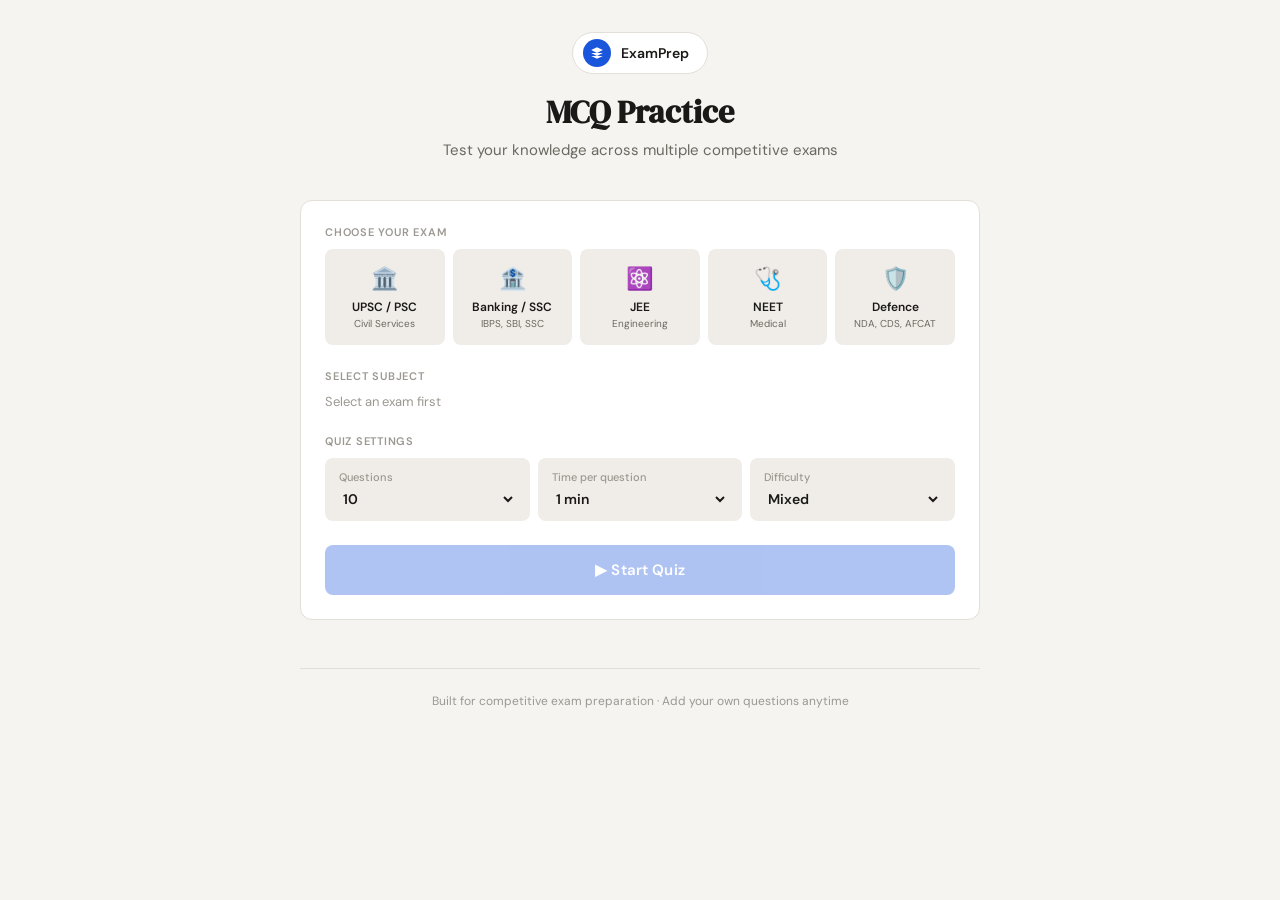
==== index.html @ 4aebed54 "Add files via upload" ====
<!DOCTYPE html>
<html lang="en">
<head>
<meta charset="UTF-8" />
<meta name="viewport" content="width=device-width, initial-scale=1.0"/>
<title>Exam MCQ Practice | Competitive Exam Prep</title>
<link rel="preconnect" href="https://fonts.googleapis.com">
<link href="https://fonts.googleapis.com/css2?family=DM+Sans:wght@400;500;600&family=DM+Serif+Display&display=swap" rel="stylesheet">
<style>
  *, *::before, *::after { box-sizing: border-box; margin: 0; padding: 0; }

  :root {
    --bg: #f5f4f0;
    --surface: #ffffff;
    --surface2: #f0ede8;
    --text: #1a1917;
    --text2: #6b6860;
    --text3: #9b9890;
    --border: #e2dfd9;
    --border2: #ccc9c2;
    --blue: #1a56db;
    --blue-bg: #eff4ff;
    --blue-border: #a4c0fb;
    --green: #057a55;
    --green-bg: #ecfdf5;
    --green-border: #6ee7b7;
    --red: #c81e1e;
    --red-bg: #fdf2f2;
    --red-border: #f8b4b4;
    --amber: #92400e;
    --amber-bg: #fffbeb;
    --amber-border: #fcd34d;
    --radius: 12px;
    --radius-sm: 8px;
  }

  body {
    font-family: 'DM Sans', sans-serif;
    background: var(--bg);
    color: var(--text);
    min-height: 100vh;
    padding: 2rem 1rem;
  }

  .container {
    max-width: 680px;
    margin: 0 auto;
  }

  /* ── HEADER ── */
  .site-header {
    text-align: center;
    margin-bottom: 2.5rem;
  }
  .site-header .logo {
    display: inline-flex; align-items: center; gap: 10px;
    background: var(--surface); border: 1px solid var(--border);
    border-radius: 99px; padding: 6px 18px 6px 10px;
    margin-bottom: 1rem;
  }
  .logo-dot {
    width: 28px; height: 28px; border-radius: 50%;
    background: var(--blue); display: flex; align-items: center; justify-content: center;
  }
  .logo-dot svg { width: 14px; height: 14px; fill: white; }
  .logo-text { font-size: 14px; font-weight: 600; color: var(--text); }
  .site-header h1 { font-family: 'DM Serif Display', serif; font-size: 32px; color: var(--text); margin-bottom: 6px; }
  .site-header p { font-size: 15px; color: var(--text2); }

  /* ── CARD ── */
  .card {
    background: var(--surface);
    border: 1px solid var(--border);
    border-radius: var(--radius);
    padding: 1.5rem;
    margin-bottom: 1rem;
  }

  /* ── SECTION LABEL ── */
  .label {
    font-size: 11px; font-weight: 600; color: var(--text3);
    text-transform: uppercase; letter-spacing: 0.07em; margin-bottom: 10px;
  }

  /* ── EXAM GRID ── */
  .exam-grid {
    display: grid;
    grid-template-columns: repeat(auto-fit, minmax(110px, 1fr));
    gap: 8px; margin-bottom: 1.5rem;
  }
  .exam-card {
    background: var(--surface2); border: 1.5px solid transparent;
    border-radius: var(--radius-sm); padding: 14px 10px;
    cursor: pointer; text-align: center; transition: all 0.15s;
  }
  .exam-card:hover { border-color: var(--border2); background: var(--surface); }
  .exam-card.selected { border-color: var(--blue); background: var(--blue-bg); }
  .exam-card .eicon { font-size: 22px; margin-bottom: 6px; }
  .exam-card h3 { font-size: 12px; font-weight: 600; color: var(--text); margin-bottom: 2px; }
  .exam-card p { font-size: 10px; color: var(--text2); }

  /* ── SUBJECT PILLS ── */
  .pill-row { display: flex; flex-wrap: wrap; gap: 8px; margin-bottom: 1.5rem; }
  .pill {
    padding: 7px 16px; border-radius: 99px; font-size: 13px; font-weight: 500;
    cursor: pointer; background: var(--surface2); border: 1.5px solid transparent;
    color: var(--text2); transition: all 0.12s;
  }
  .pill:hover { border-color: var(--border2); color: var(--text); }
  .pill.selected { background: var(--blue-bg); border-color: var(--blue-border); color: var(--blue); }

  /* ── CONFIG ROW ── */
  .config-row { display: flex; gap: 8px; margin-bottom: 1.5rem; flex-wrap: wrap; }
  .config-box {
    flex: 1; min-width: 120px; background: var(--surface2);
    border-radius: var(--radius-sm); padding: 12px 14px;
  }
  .config-box label { font-size: 11px; color: var(--text3); display: block; margin-bottom: 4px; font-weight: 500; }
  .config-box select {
    font-size: 14px; font-weight: 600; background: none; border: none;
    color: var(--text); cursor: pointer; outline: none; font-family: inherit; width: 100%;
  }

  /* ── BUTTONS ── */
  .btn-primary {
    width: 100%; padding: 15px; background: var(--blue);
    color: white; border: none; border-radius: var(--radius-sm);
    font-size: 15px; font-weight: 600; cursor: pointer;
    transition: all 0.15s; font-family: inherit; letter-spacing: 0.01em;
  }
  .btn-primary:hover { background: #1447c0; }
  .btn-primary:disabled { opacity: 0.35; cursor: not-allowed; }

  .btn-secondary {
    padding: 10px 20px; background: var(--surface); border: 1px solid var(--border2);
    border-radius: var(--radius-sm); font-size: 14px; font-weight: 500;
    cursor: pointer; font-family: inherit; color: var(--text); transition: all 0.12s;
  }
  .btn-secondary:hover { background: var(--surface2); }
  .btn-secondary:disabled { opacity: 0.3; cursor: not-allowed; }

  /* ── QUIZ HEADER ── */
  .quiz-topbar { display: flex; justify-content: space-between; align-items: center; margin-bottom: 1rem; }
  .q-meta { font-size: 13px; color: var(--text2); font-weight: 500; }
  .timer {
    display: flex; align-items: center; gap: 6px;
    background: var(--surface); border: 1px solid var(--border);
    border-radius: 99px; padding: 6px 14px;
    font-size: 14px; font-weight: 600; color: var(--text);
  }
  .timer.warn { background: var(--amber-bg); border-color: var(--amber-border); color: var(--amber); }
  .timer-icon { font-size: 14px; }

  .progress-wrap { height: 5px; background: var(--surface2); border-radius: 99px; margin-bottom: 1.5rem; overflow: hidden; }
  .progress-fill { height: 100%; background: var(--blue); border-radius: 99px; transition: width 0.4s ease; }

  /* ── QUESTION CARD ── */
  .q-tag { font-size: 11px; font-weight: 600; color: var(--blue); text-transform: uppercase; letter-spacing: 0.06em; margin-bottom: 10px; }
  .q-text { font-size: 16px; color: var(--text); line-height: 1.65; font-weight: 500; }

  /* ── OPTIONS ── */
  .options { display: flex; flex-direction: column; gap: 8px; margin-bottom: 1rem; }
  .opt-btn {
    display: flex; align-items: center; gap: 12px;
    background: var(--surface); border: 1.5px solid var(--border);
    border-radius: var(--radius-sm); padding: 13px 16px;
    cursor: pointer; text-align: left; transition: all 0.12s;
    font-size: 14px; color: var(--text); font-family: inherit; width: 100%;
  }
  .opt-btn:hover:not(:disabled) { border-color: var(--blue-border); background: var(--blue-bg); }
  .opt-btn:disabled { cursor: default; }
  .opt-btn.correct { background: var(--green-bg); border-color: var(--green-border); color: var(--green); }
  .opt-btn.wrong   { background: var(--red-bg);   border-color: var(--red-border);   color: var(--red); }
  .opt-btn.reveal  { background: var(--green-bg); border-color: var(--green-border); color: var(--green); }
  .opt-letter {
    width: 28px; height: 28px; border-radius: 50%; flex-shrink: 0;
    display: flex; align-items: center; justify-content: center;
    font-size: 12px; font-weight: 700;
    background: var(--surface2); color: var(--text2);
  }
  .opt-btn.correct .opt-letter { background: var(--green-bg); color: var(--green); }
  .opt-btn.wrong   .opt-letter { background: var(--red-bg);   color: var(--red); }
  .opt-btn.reveal  .opt-letter { background: var(--green-bg); color: var(--green); }

  /* ── EXPLANATION ── */
  .explanation {
    background: var(--surface2); border-radius: var(--radius-sm);
    padding: 13px 16px; font-size: 13px; color: var(--text2);
    line-height: 1.7; margin-top: 4px; display: none;
    border-left: 3px solid var(--blue-border);
  }
  .explanation strong { color: var(--text); }

  /* ── NAV ── */
  .nav-row { display: flex; justify-content: space-between; align-items: center; margin-top: 1rem; }

  /* ── RESULTS ── */
  .result-hero { text-align: center; padding: 2rem 1rem; }
  .score-circle {
    width: 110px; height: 110px; border-radius: 50%;
    border: 3px solid var(--blue); margin: 0 auto 1.5rem;
    display: flex; flex-direction: column; align-items: center; justify-content: center;
  }
  .score-num { font-size: 34px; font-weight: 700; color: var(--blue); line-height: 1; }
  .score-den { font-size: 13px; color: var(--text2); margin-top: 2px; }
  .result-title { font-family: 'DM Serif Display', serif; font-size: 24px; margin-bottom: 6px; }
  .result-sub { font-size: 14px; color: var(--text2); }

  .stats-row { display: grid; grid-template-columns: repeat(3,1fr); gap: 8px; margin-bottom: 1.5rem; }
  .stat {
    background: var(--surface2); border-radius: var(--radius-sm);
    padding: 14px; text-align: center;
  }
  .stat .val { font-size: 22px; font-weight: 700; }
  .stat .lbl { font-size: 11px; color: var(--text2); margin-top: 2px; font-weight: 500; }
  .stat.c .val { color: var(--green); }
  .stat.w .val { color: var(--red); }
  .stat.s .val { color: var(--amber); }

  .review-list { display: flex; flex-direction: column; gap: 6px; margin-bottom: 1.5rem; }
  .rev-item {
    display: flex; align-items: center; gap: 10px;
    padding: 10px 14px; border-radius: var(--radius-sm);
    background: var(--surface); border: 1px solid var(--border);
    font-size: 13px;
  }
  .rev-dot { width: 8px; height: 8px; border-radius: 50%; flex-shrink: 0; }
  .rev-dot.c { background: var(--green); }
  .rev-dot.w { background: var(--red); }
  .rev-dot.s { background: var(--amber); }
  .rev-q { flex: 1; color: var(--text); }
  .rev-r { font-size: 12px; color: var(--text2); font-weight: 500; }

  .action-row { display: flex; gap: 8px; }
  .action-row button { flex: 1; padding: 13px; border-radius: var(--radius-sm); font-size: 14px; font-weight: 600; cursor: pointer; font-family: inherit; transition: all 0.12s; }
  .btn-retry { background: var(--blue); color: white; border: none; }
  .btn-retry:hover { background: #1447c0; }
  .btn-home2 { background: var(--surface); color: var(--text); border: 1px solid var(--border2); }
  .btn-home2:hover { background: var(--surface2); }

  /* ── SCREEN ── */
  .screen { display: none; }
  .screen.active { display: block; }

  /* ── FOOTER ── */
  .footer { text-align: center; margin-top: 3rem; padding-top: 1.5rem; border-top: 1px solid var(--border); }
  .footer p { font-size: 12px; color: var(--text3); }

  @media (max-width: 480px) {
    .site-header h1 { font-size: 24px; }
    .config-row { flex-direction: column; }
    .action-row { flex-direction: column; }
    body { padding: 1rem 0.75rem; }
  }
</style>
</head>
<body>
<div class="container">

  <!-- SITE HEADER -->
  <div class="site-header">
    <div class="logo">
      <div class="logo-dot">
        <svg viewBox="0 0 24 24" xmlns="http://www.w3.org/2000/svg"><path d="M12 2L2 7l10 5 10-5-10-5zM2 17l10 5 10-5M2 12l10 5 10-5"/></svg>
      </div>
      <span class="logo-text">ExamPrep</span>
    </div>
    <h1>MCQ Practice</h1>
    <p>Test your knowledge across multiple competitive exams</p>
  </div>

  <!-- HOME SCREEN -->
  <div class="screen active" id="screen-home">
    <div class="card">
      <div class="label">Choose your exam</div>
      <div class="exam-grid" id="exam-grid"></div>

      <div class="label">Select subject</div>
      <div class="pill-row" id="subject-row">
        <span style="font-size:13px; color:var(--text3);">Select an exam first</span>
      </div>

      <div class="label">Quiz settings</div>
      <div class="config-row">
        <div class="config-box">
          <label>Questions</label>
          <select id="q-count"><option>5</option><option selected>10</option><option>15</option></select>
        </div>
        <div class="config-box">
          <label>Time per question</label>
          <select id="q-time"><option value="30">30 sec</option><option value="60" selected>1 min</option><option value="90">90 sec</option></select>
        </div>
        <div class="config-box">
          <label>Difficulty</label>
          <select id="q-diff"><option>Mixed</option><option>Easy</option><option>Hard</option></select>
        </div>
      </div>

      <button class="btn-primary" id="start-btn" disabled onclick="startQuiz()">▶ Start Quiz</button>
    </div>
  </div>

  <!-- QUIZ SCREEN -->
  <div class="screen" id="screen-quiz">
    <div class="quiz-topbar">
      <span class="q-meta" id="q-meta">Question 1 of 10</span>
      <div class="timer" id="timer-badge">
        <span class="timer-icon">⏱</span>
        <span id="timer-display">1:00</span>
      </div>
    </div>
    <div class="progress-wrap"><div class="progress-fill" id="progress-fill" style="width:0%"></div></div>

    <div class="card">
      <div class="q-tag" id="q-tag">UPSC · General Studies</div>
      <div class="q-text" id="q-text"></div>
    </div>

    <div class="options" id="options-list"></div>
    <div class="explanation" id="explanation"></div>

    <div class="nav-row">
      <button class="btn-secondary" id="btn-skip" onclick="skipQuestion()">Skip →</button>
      <button class="btn-primary" id="btn-next" onclick="nextQuestion()" disabled style="width:auto; padding:10px 24px;">Next →</button>
    </div>
  </div>

  <!-- RESULT SCREEN -->
  <div class="screen" id="screen-result">
    <div class="card result-hero">
      <div class="score-circle">
        <div class="score-num" id="res-score">0</div>
        <div class="score-den" id="res-total">/10</div>
      </div>
      <div class="result-title" id="res-title">Well done!</div>
      <div class="result-sub" id="res-sub">Keep practising to improve.</div>
    </div>

    <div class="stats-row">
      <div class="stat c"><div class="val" id="res-correct">0</div><div class="lbl">Correct</div></div>
      <div class="stat w"><div class="val" id="res-wrong">0</div><div class="lbl">Wrong</div></div>
      <div class="stat s"><div class="val" id="res-skip">0</div><div class="lbl">Skipped</div></div>
    </div>

    <div class="label">Answer review</div>
    <div class="review-list" id="review-list"></div>

    <div class="action-row">
      <button class="btn-retry" onclick="retryQuiz()">↺ Retry Quiz</button>
      <button class="btn-home2" onclick="goHome()">← New Quiz</button>
    </div>
  </div>

  <div class="footer"><p>Built for competitive exam preparation · Add your own questions anytime</p></div>
</div>

<script>
const EXAMS = [
  { id:'upsc',    label:'UPSC / PSC',    icon:'🏛️', desc:'Civil Services' },
  { id:'banking', label:'Banking / SSC', icon:'🏦', desc:'IBPS, SBI, SSC' },
  { id:'jee',     label:'JEE',           icon:'⚛️', desc:'Engineering' },
  { id:'neet',    label:'NEET',          icon:'🩺', desc:'Medical' },
  { id:'defence', label:'Defence',       icon:'🛡️', desc:'NDA, CDS, AFCAT' },
];

const SUBJECTS = {
  upsc:    ['General Studies','History','Geography','Polity','Economy','Environment'],
  banking: ['Quantitative Aptitude','Reasoning','English','General Awareness','Computer'],
  jee:     ['Physics','Chemistry','Mathematics'],
  neet:    ['Physics','Chemistry','Biology'],
  defence: ['General Knowledge','Mathematics','English','Reasoning'],
};

const QUESTIONS = {
  upsc: {
    'General Studies': [
      { q:'Which article of the Indian Constitution abolishes untouchability?', opts:['Article 14','Article 17','Article 21','Article 25'], ans:1, exp:'Article 17 of the Indian Constitution abolishes untouchability in all its forms and makes its practice a punishable offence.' },
      { q:'The "Directive Principles of State Policy" are borrowed from which country\'s constitution?', opts:['USA','UK','Ireland','Canada'], ans:2, exp:'The Directive Principles of State Policy (DPSP) are borrowed from the Irish Constitution. They are non-justiciable guidelines for governance.' },
      { q:'Which river is known as the "Sorrow of Bihar"?', opts:['Ganga','Son','Kosi','Gandak'], ans:2, exp:'The Kosi river is called the Sorrow of Bihar because it frequently changes its course and causes devastating floods in Bihar.' },
      { q:'Who appoints the Chief Election Commissioner of India?', opts:['Prime Minister','President','Chief Justice','Parliament'], ans:1, exp:'The Chief Election Commissioner of India is appointed by the President of India on the advice of the Council of Ministers.' },
      { q:'The Preamble of the Indian Constitution was amended in which year?', opts:['1971','1973','1976','1979'], ans:2, exp:'The Preamble was amended by the 42nd Constitutional Amendment in 1976, adding the words "Socialist", "Secular" and "Integrity".' },
      { q:'Which Five-Year Plan gave priority to agriculture and allied activities?', opts:['1st Plan','3rd Plan','5th Plan','6th Plan'], ans:0, exp:'The First Five-Year Plan (1951–56) gave top priority to agriculture, land reforms and irrigation to address food shortages after partition.' },
      { q:'In which year was the first National Emergency proclaimed in independent India?', opts:['1947','1962','1965','1971'], ans:1, exp:'The first National Emergency was proclaimed in 1962 during the Indo-China War under Article 352 of the Constitution.' },
    ],
    'History': [
      { q:'The Battle of Plassey was fought in the year:', opts:['1747','1757','1761','1764'], ans:1, exp:'The Battle of Plassey was fought on 23 June 1757 between the British East India Company and Siraj ud-Daulah, the Nawab of Bengal.' },
      { q:'Who founded the Indian National Congress in 1885?', opts:['Dadabhai Naoroji','Gopal Krishna Gokhale','A.O. Hume','Bal Gangadhar Tilak'], ans:2, exp:'Allan Octavian Hume, a retired British civil servant, founded the Indian National Congress in 1885.' },
      { q:'The "Dandi March" is associated with which movement?', opts:['Non-Cooperation','Civil Disobedience','Quit India','Swadeshi'], ans:1, exp:'The Dandi March (1930) initiated the Civil Disobedience Movement. Gandhi led 241 miles from Sabarmati Ashram to Dandi to protest the salt tax.' },
      { q:'Chandragupta Maurya overthrew which dynasty to establish the Maurya Empire?', opts:['Nanda','Gupta','Kushana','Sunga'], ans:0, exp:'Chandragupta Maurya, with the help of Chanakya, defeated the last Nanda ruler Dhana Nanda around 322 BCE.' },
      { q:'The Jallianwala Bagh massacre took place in which year?', opts:['1915','1917','1919','1921'], ans:2, exp:'The Jallianwala Bagh massacre took place on 13 April 1919 in Amritsar, when General Dyer ordered troops to fire on a peaceful gathering.' },
    ],
    'Geography': [
      { q:'Tropic of Cancer passes through how many Indian states?', opts:['6','7','8','9'], ans:2, exp:'The Tropic of Cancer passes through 8 Indian states: Gujarat, Rajasthan, MP, Chhattisgarh, Jharkhand, West Bengal, Tripura and Mizoram.' },
      { q:'The Western Ghats are also known as:', opts:['Vindhyas','Satpura','Sahyadri','Aravalli'], ans:2, exp:'The Western Ghats are also called the Sahyadri mountains. They are a UNESCO World Heritage site running parallel to India\'s western coast.' },
      { q:'Which is the largest river island in the world, located in India?', opts:['Srirangam','Majuli','Bhavani','Wheeler'], ans:1, exp:'Majuli in the Brahmaputra river, Assam, is considered the world\'s largest river island and is also a UNESCO candidate heritage site.' },
    ],
    'Polity': [
      { q:'Which schedule of the Indian Constitution contains the list of recognised languages?', opts:['Sixth Schedule','Seventh Schedule','Eighth Schedule','Ninth Schedule'], ans:2, exp:'The Eighth Schedule of the Indian Constitution contains the list of 22 officially recognised languages of India.' },
      { q:'The concept of "Basic Structure" of the Constitution was established in which case?', opts:['Golaknath Case','Kesavananda Bharati Case','Minerva Mills Case','Maneka Gandhi Case'], ans:1, exp:'The Basic Structure doctrine was established by the Supreme Court in the Kesavananda Bharati Case (1973), limiting Parliament\'s power to amend the Constitution.' },
    ],
  },
  banking: {
    'Quantitative Aptitude': [
      { q:'If a train travels 360 km in 4 hours, what is its speed in km/h?', opts:['80','85','90','95'], ans:2, exp:'Speed = Distance ÷ Time = 360 ÷ 4 = 90 km/h.' },
      { q:'What is 15% of 840?', opts:['116','126','136','146'], ans:1, exp:'15% of 840 = (15 ÷ 100) × 840 = 126.' },
      { q:'A sum of ₹5000 is invested at 10% per annum simple interest for 3 years. Find the interest.', opts:['₹1200','₹1400','₹1500','₹1600'], ans:2, exp:'SI = (P × R × T) ÷ 100 = (5000 × 10 × 3) ÷ 100 = ₹1500.' },
      { q:'The average of 5 consecutive even numbers is 24. What is the largest number?', opts:['26','28','30','32'], ans:1, exp:'Middle number = average = 24. Numbers: 20, 22, 24, 26, 28. Largest = 28.' },
      { q:'If 40% of a number is 120, what is 60% of that number?', opts:['160','170','180','190'], ans:2, exp:'40% of x = 120 → x = 300. 60% of 300 = 180.' },
      { q:'A shopkeeper marks an item 25% above cost price and gives 10% discount. What is the profit %?', opts:['10.5%','12.5%','15%','17.5%'], ans:1, exp:'Let CP = 100. MP = 125. After 10% discount, SP = 125 × 0.9 = 112.5. Profit = 12.5%.' },
    ],
    'Reasoning': [
      { q:'Find the odd one out: 17, 23, 29, 35, 37', opts:['17','29','35','37'], ans:2, exp:'All are prime except 35 (= 5 × 7). So 35 is the odd one out.' },
      { q:'If BOOK is coded as CPPL, how is MOON coded?', opts:['NPPO','NPPN','NOON','NOPO'], ans:0, exp:'Each letter is shifted +1: M→N, O→P, O→P, N→O. So MOON = NPPO.' },
      { q:'Pointing to a photo, a man says "Her father is the only son of my grandfather." Who is the woman?', opts:['Sister','Daughter','Mother','Cousin'], ans:0, exp:'Only son of grandfather = his father. Her father = his father → she is his sister.' },
      { q:'If A is 3 km east of B, and C is 4 km north of A, how far is C from B?', opts:['4 km','5 km','6 km','7 km'], ans:1, exp:'Using Pythagoras: BC = √(AB² + AC²) = √(9 + 16) = √25 = 5 km.' },
    ],
    'General Awareness': [
      { q:'The Reserve Bank of India was established in:', opts:['1930','1935','1940','1945'], ans:1, exp:'The Reserve Bank of India was established on 1 April 1935 under the Reserve Bank of India Act, 1934.' },
      { q:'Which is the largest commercial bank in India?', opts:['Punjab National Bank','HDFC Bank','ICICI Bank','State Bank of India'], ans:3, exp:'State Bank of India (SBI) is the largest commercial bank in India in terms of assets, deposits and number of branches.' },
      { q:'Repo rate is the rate at which:', opts:['Banks lend to public','RBI lends to banks','Banks lend to RBI','Government borrows'], ans:1, exp:'Repo rate is the rate at which the RBI lends short-term money to commercial banks against government securities.' },
    ],
  },
  jee: {
    'Physics': [
      { q:'The SI unit of electric charge is:', opts:['Ampere','Volt','Coulomb','Ohm'], ans:2, exp:'The SI unit of electric charge is the Coulomb (C). One Coulomb is the charge carried by approximately 6.24 × 10¹⁸ electrons.' },
      { q:'A projectile gives maximum range at which launch angle?', opts:['30°','45°','60°','90°'], ans:1, exp:'Range R = u²sin(2θ)/g. Maximum when sin(2θ) = 1, i.e., θ = 45°.' },
      { q:'Which law states "For every action there is an equal and opposite reaction"?', opts:["Newton's 1st Law","Newton's 2nd Law","Newton's 3rd Law","Hooke's Law"], ans:2, exp:"Newton's Third Law: for every action there is an equal and opposite reaction, acting on two different bodies." },
      { q:'The dimensional formula of Power is:', opts:['MLT⁻²','ML²T⁻²','ML²T⁻³','ML³T⁻³'], ans:2, exp:'Power = Work/Time. Work = Force × Distance = MLT⁻² × L = ML²T⁻². Power = ML²T⁻² / T = ML²T⁻³.' },
    ],
    'Chemistry': [
      { q:'The atomic number of Carbon is:', opts:['4','6','8','12'], ans:1, exp:'Carbon has atomic number 6, meaning 6 protons in its nucleus. Its mass number is 12.' },
      { q:'Which is the most electronegative element?', opts:['Oxygen','Chlorine','Fluorine','Nitrogen'], ans:2, exp:'Fluorine (F) is the most electronegative element on the Pauling scale with a value of 3.98.' },
      { q:'pH of pure water at 25°C is:', opts:['0','6','7','14'], ans:2, exp:'Pure water at 25°C is neutral with pH = 7. pH = −log[H⁺] = −log[10⁻⁷] = 7.' },
      { q:'Avogadro\'s number is approximately:', opts:['6.022 × 10²¹','6.022 × 10²³','6.022 × 10²⁵','3.011 × 10²³'], ans:1, exp:'Avogadro\'s number (Nₐ) = 6.022 × 10²³ mol⁻¹. It represents the number of entities in one mole of substance.' },
    ],
    'Mathematics': [
      { q:'The value of sin²θ + cos²θ is:', opts:['0','1','2','−1'], ans:1, exp:'This is the fundamental Pythagorean identity: sin²θ + cos²θ = 1 for all values of θ.' },
      { q:'The derivative of eˣ is:', opts:['eˣ⁻¹','xeˣ⁻¹','eˣ','1/eˣ'], ans:2, exp:'The exponential function eˣ is its own derivative: d/dx(eˣ) = eˣ. This is its unique property.' },
      { q:'How many ways can 4 people be arranged in a line?', opts:['4','12','24','48'], ans:2, exp:'The number of arrangements of 4 people = 4! = 4 × 3 × 2 × 1 = 24.' },
    ],
  },
  neet: {
    'Biology': [
      { q:'The powerhouse of the cell is:', opts:['Nucleus','Ribosome','Mitochondria','Golgi body'], ans:2, exp:'Mitochondria produce ATP (energy) through cellular respiration and are hence called the powerhouse of the cell.' },
      { q:'DNA replication is:', opts:['Conservative','Semiconservative','Dispersive','None'], ans:1, exp:'DNA replication is semiconservative — proven by the Meselson–Stahl experiment (1958). Each new DNA has one old and one new strand.' },
      { q:'Which blood group is the universal donor?', opts:['A','B','AB','O'], ans:3, exp:'Blood group O (O-negative) is the universal donor — it lacks A, B and Rh antigens, making it compatible with all blood groups.' },
      { q:'The functional unit of the kidney is:', opts:['Neuron','Nephron','Alveolus','Villus'], ans:1, exp:'The nephron is the structural and functional unit of the kidney. Each kidney contains about 1 million nephrons.' },
    ],
    'Physics': [
      { q:'The unit of force in SI system is:', opts:['Joule','Newton','Watt','Pascal'], ans:1, exp:'The SI unit of force is the Newton (N). 1 N = force needed to accelerate 1 kg at 1 m/s².' },
      { q:'Which mirror is used as a rear-view mirror in vehicles?', opts:['Plane mirror','Concave mirror','Convex mirror','Parabolic mirror'], ans:2, exp:'Convex mirrors are used as rear-view mirrors because they give a wider field of view and always form erect, diminished images.' },
    ],
    'Chemistry': [
      { q:'Glucose is classified as a:', opts:['Disaccharide','Polysaccharide','Monosaccharide','Oligosaccharide'], ans:2, exp:'Glucose (C₆H₁₂O₆) is a monosaccharide — the simplest carbohydrate unit that cannot be further hydrolysed.' },
      { q:'Which gas is produced when dilute HCl reacts with zinc?', opts:['Oxygen','Chlorine','Hydrogen','Nitrogen'], ans:2, exp:'Zn + 2HCl → ZnCl₂ + H₂↑. Hydrogen gas is produced when zinc reacts with dilute hydrochloric acid.' },
    ],
  },
  defence: {
    'General Knowledge': [
      { q:'INS Vikrant is a:', opts:['Submarine','Destroyer','Aircraft Carrier','Frigate'], ans:2, exp:'INS Vikrant (commissioned Sept 2022) is India\'s first domestically built aircraft carrier, built by Cochin Shipyard Limited.' },
      { q:'The National Defence Academy (NDA) is located at:', opts:['Pune','Delhi','Dehradun','Chennai'], ans:0, exp:'NDA is located at Khadakwasla, near Pune, Maharashtra. It is a tri-service defence institution of India.' },
      { q:'AFCAT stands for:', opts:['Air Force Combat Aptitude Test','Air Force Common Admission Test','Armed Forces Cadet Admission Test','Air Force Cadet Aptitude Test'], ans:1, exp:'AFCAT = Air Force Common Admission Test, conducted by the Indian Air Force to recruit officers.' },
      { q:'Which is the highest gallantry award in India?', opts:['Vir Chakra','Mahavir Chakra','Param Vir Chakra','Ashoka Chakra'], ans:2, exp:'Param Vir Chakra is the highest gallantry award in India, awarded for the most conspicuous bravery in the presence of the enemy.' },
    ],
    'Mathematics': [
      { q:'What is the LCM of 12 and 18?', opts:['24','36','48','72'], ans:1, exp:'12 = 2² × 3, 18 = 2 × 3². LCM = 2² × 3² = 36.' },
      { q:'A circle has radius 7 cm. What is its area? (π = 22/7)', opts:['44 cm²','88 cm²','154 cm²','308 cm²'], ans:2, exp:'Area = πr² = (22/7) × 49 = 154 cm².' },
      { q:'If 3x + 7 = 22, what is x?', opts:['3','4','5','6'], ans:2, exp:'3x = 22 − 7 = 15. x = 15 ÷ 3 = 5.' },
    ],
    'Reasoning': [
      { q:'Find the next number: 2, 6, 12, 20, 30, ?', opts:['40','42','44','46'], ans:1, exp:'Differences: 4, 6, 8, 10, 12. Next = 30 + 12 = 42.' },
      { q:'If all cats are animals and all animals are living beings, then all cats are:', opts:['Animals only','Living beings','Plants','None'], ans:1, exp:'All cats → animals → living beings. Therefore all cats are living beings (syllogism).' },
    ],
  },
};

let selExam=null, selSub=null;
let quiz=[], cur=0, ans=[], timerIv=null, timeLeft=60, tPerQ=60;

function renderExams() {
  document.getElementById('exam-grid').innerHTML = EXAMS.map(e =>
    `<div class="exam-card" onclick="pickExam('${e.id}')" id="ec-${e.id}">
      <div class="eicon">${e.icon}</div><h3>${e.label}</h3><p>${e.desc}</p>
    </div>`).join('');
}

function pickExam(id) {
  selExam=id; selSub=null;
  document.querySelectorAll('.exam-card').forEach(c=>c.classList.remove('selected'));
  document.getElementById('ec-'+id).classList.add('selected');
  const subs = SUBJECTS[id]||[];
  document.getElementById('subject-row').innerHTML = subs.map(s=>
    `<div class="pill" onclick="pickSub(this,'${s}')">${s}</div>`).join('');
  updateBtn();
}

function pickSub(el,s) {
  selSub=s;
  document.querySelectorAll('.pill').forEach(p=>p.classList.remove('selected'));
  el.classList.add('selected'); updateBtn();
}

function updateBtn() {
  document.getElementById('start-btn').disabled = !(selExam&&selSub);
}

function startQuiz() {
  const n=parseInt(document.getElementById('q-count').value);
  tPerQ=parseInt(document.getElementById('q-time').value);
  const pool=((QUESTIONS[selExam]||{})[selSub])||[];
  if(!pool.length){alert('No questions yet for this combination. Check back soon!');return;}
  quiz=[...pool].sort(()=>Math.random()-0.5).slice(0,Math.min(n,pool.length));
  ans=new Array(quiz.length).fill(null);
  cur=0; show('quiz'); renderQ();
}

function show(id) {
  document.querySelectorAll('.screen').forEach(s=>s.classList.remove('active'));
  document.getElementById('screen-'+id).classList.add('active');
}

function renderQ() {
  clearInterval(timerIv); timeLeft=tPerQ;
  const q=quiz[cur], tot=quiz.length;
  document.getElementById('q-meta').textContent=`Question ${cur+1} of ${tot}`;
  document.getElementById('progress-fill').style.width=(cur/tot*100)+'%';
  document.getElementById('q-tag').textContent=`${EXAMS.find(e=>e.id===selExam).label} · ${selSub}`;
  document.getElementById('q-text').textContent=q.q;
  const L=['A','B','C','D'];
  document.getElementById('options-list').innerHTML=q.opts.map((o,i)=>
    `<button class="opt-btn" onclick="pick(${i})" id="o${i}">
      <span class="opt-letter">${L[i]}</span><span>${o}</span>
    </button>`).join('');
  document.getElementById('explanation').style.display='none';
  document.getElementById('btn-next').disabled=true;
  document.getElementById('btn-skip').disabled=false;
  const badge=document.getElementById('timer-badge');
  badge.classList.remove('warn');
  const td=document.getElementById('timer-display');
  const fmt=t=>`${Math.floor(t/60)}:${String(t%60).padStart(2,'0')}`;
  td.textContent=fmt(tPerQ);
  timerIv=setInterval(()=>{
    timeLeft--;
    td.textContent=fmt(timeLeft);
    if(timeLeft<=10) badge.classList.add('warn');
    if(timeLeft<=0){clearInterval(timerIv); autoSkip();}
  },1000);
}

function pick(i) {
  if(ans[cur]!==null) return;
  clearInterval(timerIv);
  ans[cur]=i;
  const q=quiz[cur];
  document.querySelectorAll('.opt-btn').forEach((b,j)=>{
    b.disabled=true;
    if(j===q.ans) b.classList.add('correct');
    else if(j===i&&i!==q.ans) b.classList.add('wrong');
  });
  const ex=document.getElementById('explanation');
  ex.style.display='block';
  ex.innerHTML='<strong>Explanation:</strong> '+q.exp;
  document.getElementById('btn-next').disabled=false;
  document.getElementById('btn-skip').disabled=true;
}

function autoSkip() {
  if(ans[cur]===null){
    ans[cur]='skip';
    document.querySelectorAll('.opt-btn').forEach((b,j)=>{
      b.disabled=true;
      if(j===quiz[cur].ans) b.classList.add('reveal');
    });
    const ex=document.getElementById('explanation');
    ex.style.display='block';
    ex.innerHTML='<strong>Time up!</strong> Correct answer shown. '+quiz[cur].exp;
    document.getElementById('btn-next').disabled=false;
    document.getElementById('btn-skip').disabled=true;
  }
}

function skipQuestion() {
  clearInterval(timerIv); ans[cur]='skip';
  document.querySelectorAll('.opt-btn').forEach((b,j)=>{
    b.disabled=true;
    if(j===quiz[cur].ans) b.classList.add('reveal');
  });
  const ex=document.getElementById('explanation');
  ex.style.display='block';
  ex.innerHTML='<strong>Skipped.</strong> '+quiz[cur].exp;
  document.getElementById('btn-next').disabled=false;
  document.getElementById('btn-skip').disabled=true;
}

function nextQuestion() {
  cur++;
  if(cur>=quiz.length){showResults();return;}
  renderQ();
}

function showResults() {
  clearInterval(timerIv); show('result');
  const correct=ans.filter((a,i)=>a===quiz[i].ans).length;
  const skipped=ans.filter(a=>a==='skip').length;
  const wrong=ans.length-correct-skipped;
  const pct=Math.round(correct/ans.length*100);
  document.getElementById('res-score').textContent=correct;
  document.getElementById('res-total').textContent='/'+ans.length;
  document.getElementById('res-correct').textContent=correct;
  document.getElementById('res-wrong').textContent=wrong;
  document.getElementById('res-skip').textContent=skipped;
  document.getElementById('res-title').textContent=pct>=80?'Excellent! 🎉':pct>=50?'Good effort! 👍':'Keep practising! 💪';
  document.getElementById('res-sub').textContent=`You scored ${pct}% — ${pct>=80?'Outstanding performance!':pct>=50?'You are on the right track. Review the wrong answers.':'Focus on revision and try again.'}`;
  document.getElementById('review-list').innerHTML=quiz.map((q,i)=>{
    const a=ans[i], ok=a===q.ans, sk=a==='skip';
    return `<div class="rev-item">
      <div class="rev-dot ${ok?'c':sk?'s':'w'}"></div>
      <div class="rev-q">${q.q.length>65?q.q.substring(0,65)+'…':q.q}</div>
      <div class="rev-r">${ok?'✓ Correct':sk?'– Skipped':'✗ Wrong'}</div>
    </div>`;
  }).join('');
}

function retryQuiz(){cur=0;ans=new Array(quiz.length).fill(null);show('quiz');renderQ();}
function goHome(){clearInterval(timerIv);show('home');}

renderExams();
</script>
</body>
</html>
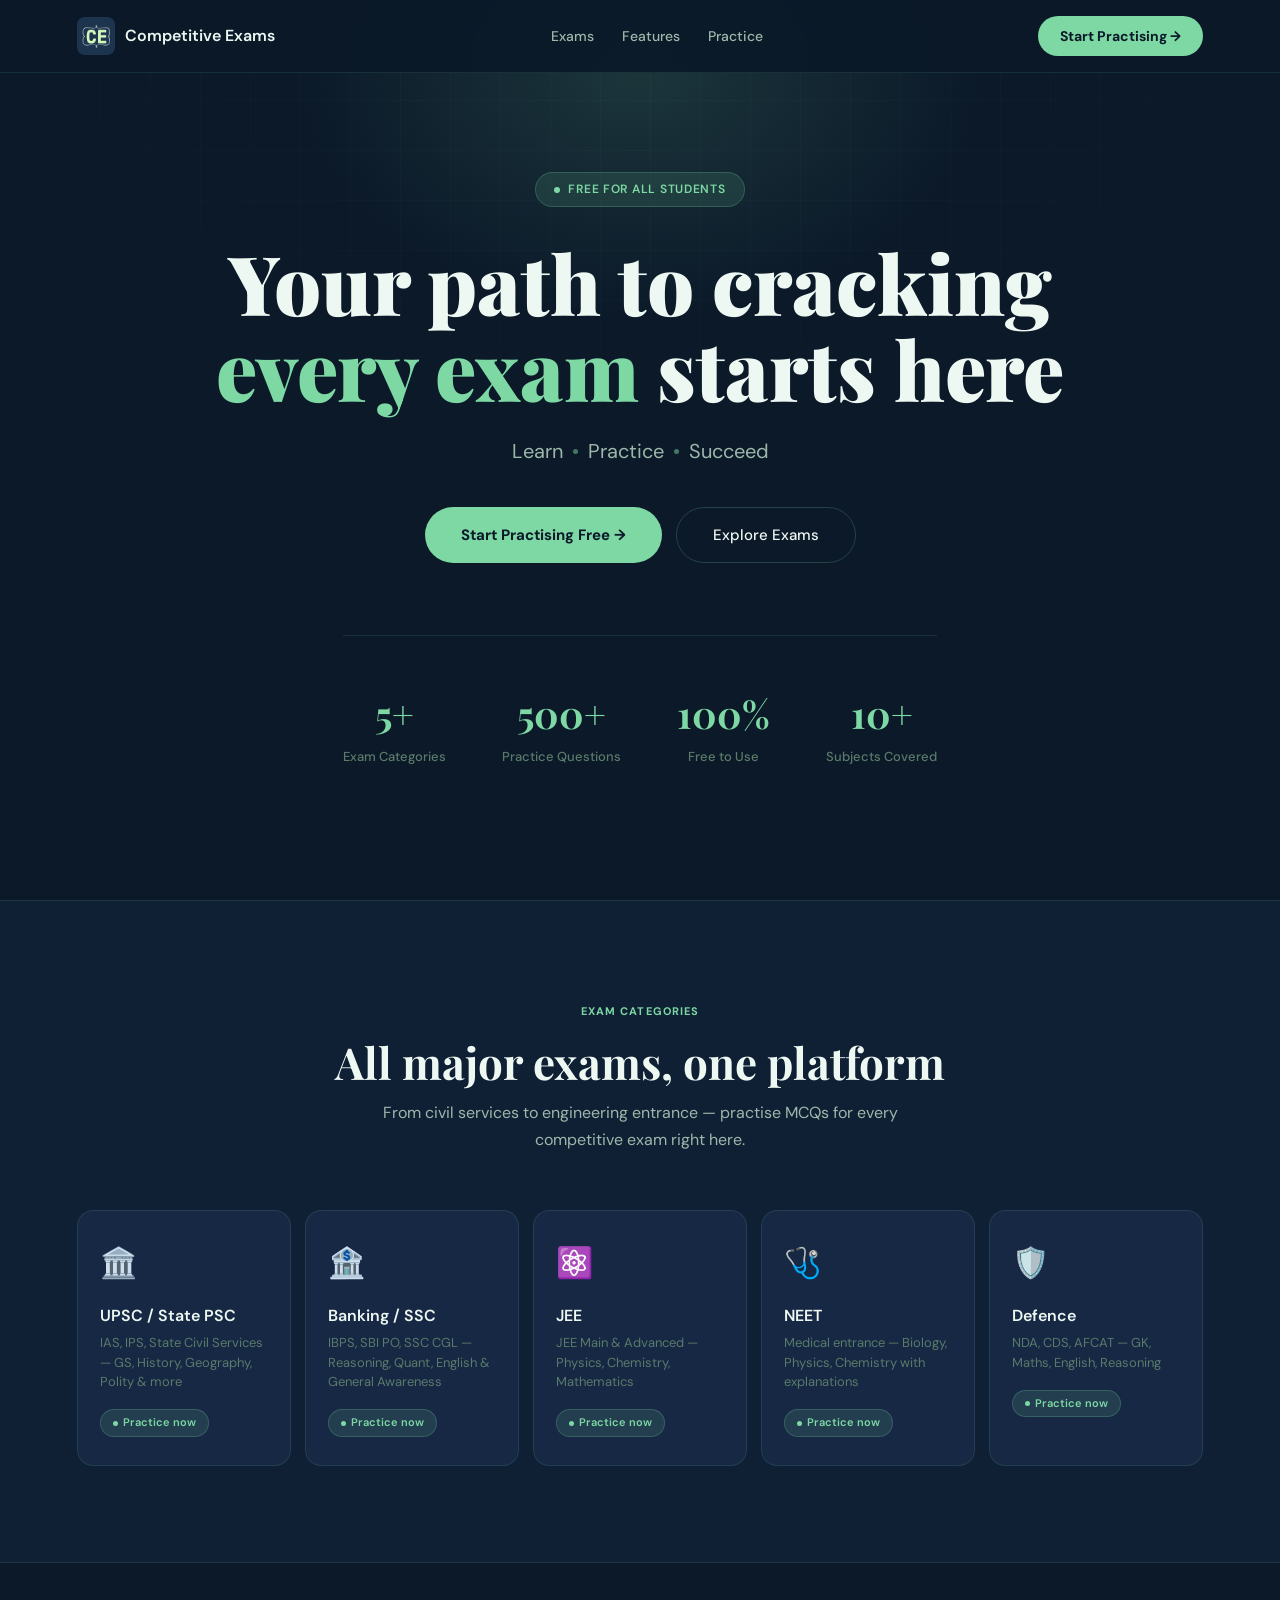
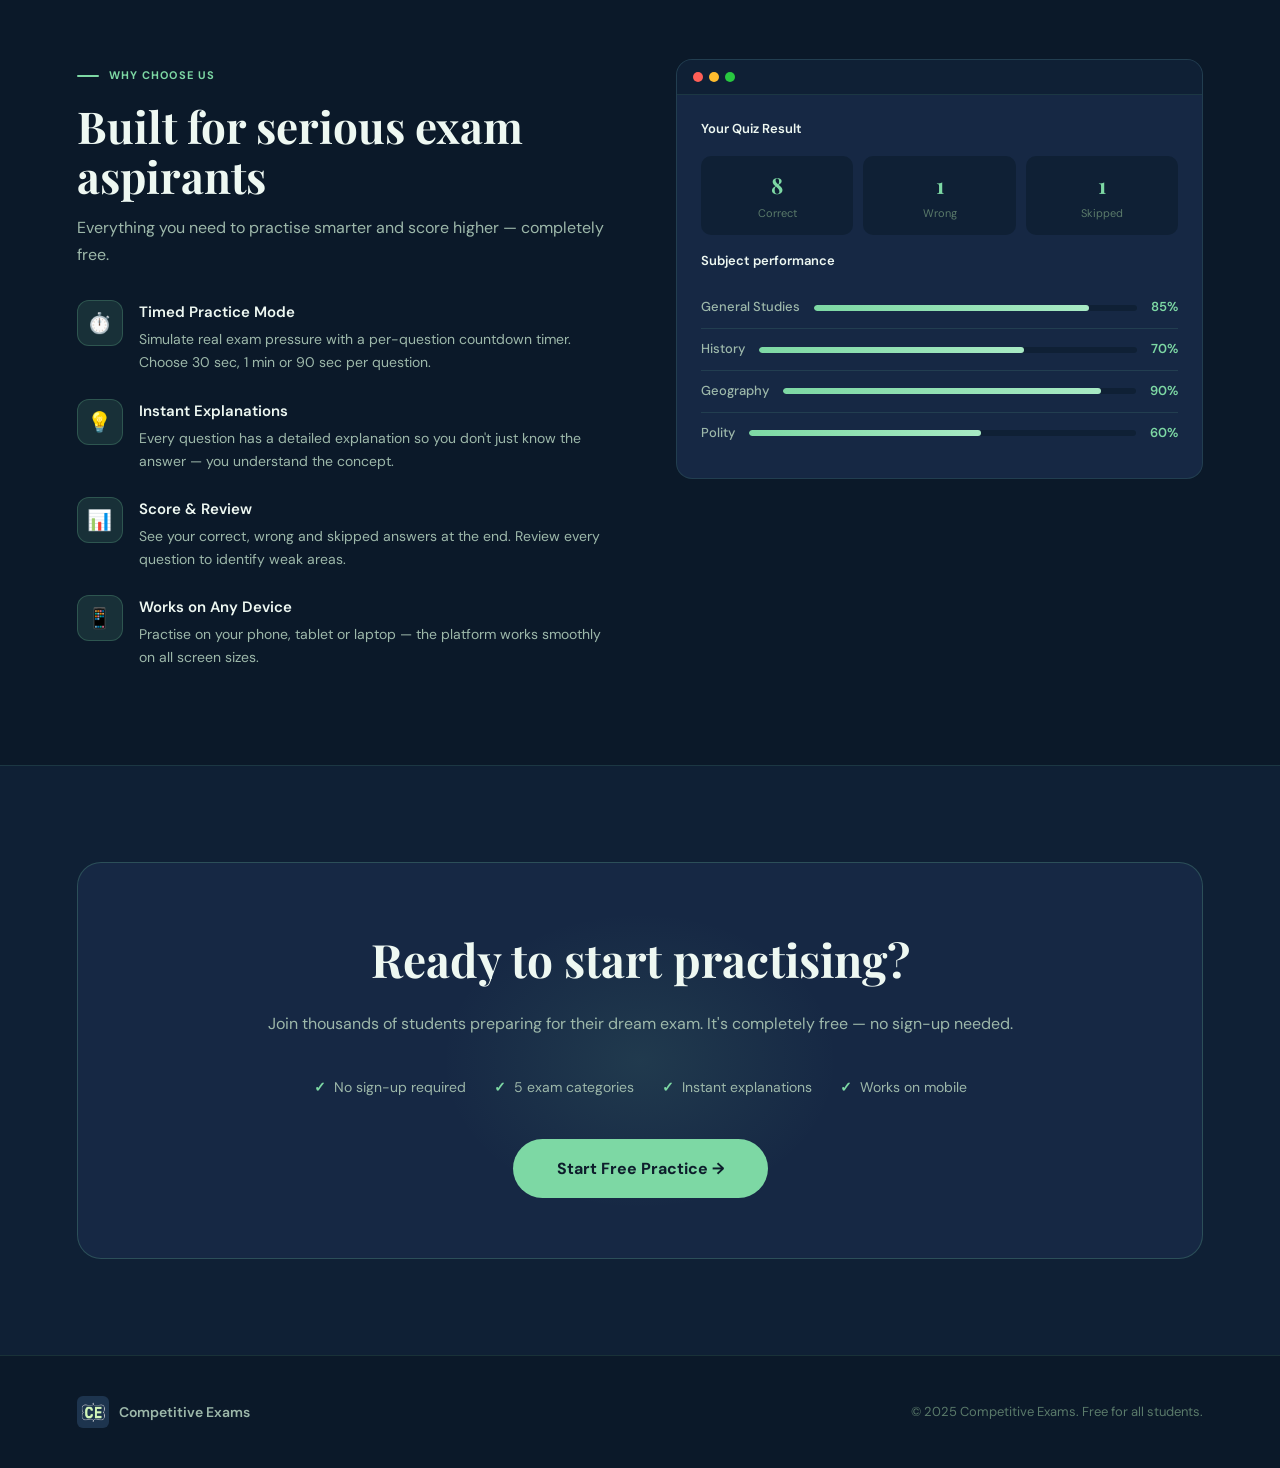
==== commit eaec47ba: "Add files via upload" ====
--- a/index.html
+++ b/index.html
@@ -1,630 +1,331 @@
 <!DOCTYPE html>
 <html lang="en">
 <head>
-<meta charset="UTF-8" />
+<meta charset="UTF-8"/>
 <meta name="viewport" content="width=device-width, initial-scale=1.0"/>
-<title>Exam MCQ Practice | Competitive Exam Prep</title>
+<title>Competitive Exams — Learn. Practice. Succeed.</title>
 <link rel="preconnect" href="https://fonts.googleapis.com">
-<link href="https://fonts.googleapis.com/css2?family=DM+Sans:wght@400;500;600&family=DM+Serif+Display&display=swap" rel="stylesheet">
+<link href="https://fonts.googleapis.com/css2?family=Playfair+Display:ital,wght@0,700;0,900;1,700&family=DM+Sans:wght@300;400;500;600&display=swap" rel="stylesheet">
 <style>
-  *, *::before, *::after { box-sizing: border-box; margin: 0; padding: 0; }
-
-  :root {
-    --bg: #f5f4f0;
-    --surface: #ffffff;
-    --surface2: #f0ede8;
-    --text: #1a1917;
-    --text2: #6b6860;
-    --text3: #9b9890;
-    --border: #e2dfd9;
-    --border2: #ccc9c2;
-    --blue: #1a56db;
-    --blue-bg: #eff4ff;
-    --blue-border: #a4c0fb;
-    --green: #057a55;
-    --green-bg: #ecfdf5;
-    --green-border: #6ee7b7;
-    --red: #c81e1e;
-    --red-bg: #fdf2f2;
-    --red-border: #f8b4b4;
-    --amber: #92400e;
-    --amber-bg: #fffbeb;
-    --amber-border: #fcd34d;
-    --radius: 12px;
-    --radius-sm: 8px;
-  }
-
-  body {
-    font-family: 'DM Sans', sans-serif;
-    background: var(--bg);
-    color: var(--text);
-    min-height: 100vh;
-    padding: 2rem 1rem;
-  }
-
-  .container {
-    max-width: 680px;
-    margin: 0 auto;
-  }
-
-  /* ── HEADER ── */
-  .site-header {
-    text-align: center;
-    margin-bottom: 2.5rem;
-  }
-  .site-header .logo {
-    display: inline-flex; align-items: center; gap: 10px;
-    background: var(--surface); border: 1px solid var(--border);
-    border-radius: 99px; padding: 6px 18px 6px 10px;
-    margin-bottom: 1rem;
-  }
-  .logo-dot {
-    width: 28px; height: 28px; border-radius: 50%;
-    background: var(--blue); display: flex; align-items: center; justify-content: center;
-  }
-  .logo-dot svg { width: 14px; height: 14px; fill: white; }
-  .logo-text { font-size: 14px; font-weight: 600; color: var(--text); }
-  .site-header h1 { font-family: 'DM Serif Display', serif; font-size: 32px; color: var(--text); margin-bottom: 6px; }
-  .site-header p { font-size: 15px; color: var(--text2); }
-
-  /* ── CARD ── */
-  .card {
-    background: var(--surface);
-    border: 1px solid var(--border);
-    border-radius: var(--radius);
-    padding: 1.5rem;
-    margin-bottom: 1rem;
-  }
-
-  /* ── SECTION LABEL ── */
-  .label {
-    font-size: 11px; font-weight: 600; color: var(--text3);
-    text-transform: uppercase; letter-spacing: 0.07em; margin-bottom: 10px;
-  }
-
-  /* ── EXAM GRID ── */
-  .exam-grid {
-    display: grid;
-    grid-template-columns: repeat(auto-fit, minmax(110px, 1fr));
-    gap: 8px; margin-bottom: 1.5rem;
-  }
-  .exam-card {
-    background: var(--surface2); border: 1.5px solid transparent;
-    border-radius: var(--radius-sm); padding: 14px 10px;
-    cursor: pointer; text-align: center; transition: all 0.15s;
-  }
-  .exam-card:hover { border-color: var(--border2); background: var(--surface); }
-  .exam-card.selected { border-color: var(--blue); background: var(--blue-bg); }
-  .exam-card .eicon { font-size: 22px; margin-bottom: 6px; }
-  .exam-card h3 { font-size: 12px; font-weight: 600; color: var(--text); margin-bottom: 2px; }
-  .exam-card p { font-size: 10px; color: var(--text2); }
-
-  /* ── SUBJECT PILLS ── */
-  .pill-row { display: flex; flex-wrap: wrap; gap: 8px; margin-bottom: 1.5rem; }
-  .pill {
-    padding: 7px 16px; border-radius: 99px; font-size: 13px; font-weight: 500;
-    cursor: pointer; background: var(--surface2); border: 1.5px solid transparent;
-    color: var(--text2); transition: all 0.12s;
-  }
-  .pill:hover { border-color: var(--border2); color: var(--text); }
-  .pill.selected { background: var(--blue-bg); border-color: var(--blue-border); color: var(--blue); }
-
-  /* ── CONFIG ROW ── */
-  .config-row { display: flex; gap: 8px; margin-bottom: 1.5rem; flex-wrap: wrap; }
-  .config-box {
-    flex: 1; min-width: 120px; background: var(--surface2);
-    border-radius: var(--radius-sm); padding: 12px 14px;
-  }
-  .config-box label { font-size: 11px; color: var(--text3); display: block; margin-bottom: 4px; font-weight: 500; }
-  .config-box select {
-    font-size: 14px; font-weight: 600; background: none; border: none;
-    color: var(--text); cursor: pointer; outline: none; font-family: inherit; width: 100%;
-  }
-
-  /* ── BUTTONS ── */
-  .btn-primary {
-    width: 100%; padding: 15px; background: var(--blue);
-    color: white; border: none; border-radius: var(--radius-sm);
-    font-size: 15px; font-weight: 600; cursor: pointer;
-    transition: all 0.15s; font-family: inherit; letter-spacing: 0.01em;
-  }
-  .btn-primary:hover { background: #1447c0; }
-  .btn-primary:disabled { opacity: 0.35; cursor: not-allowed; }
-
-  .btn-secondary {
-    padding: 10px 20px; background: var(--surface); border: 1px solid var(--border2);
-    border-radius: var(--radius-sm); font-size: 14px; font-weight: 500;
-    cursor: pointer; font-family: inherit; color: var(--text); transition: all 0.12s;
-  }
-  .btn-secondary:hover { background: var(--surface2); }
-  .btn-secondary:disabled { opacity: 0.3; cursor: not-allowed; }
-
-  /* ── QUIZ HEADER ── */
-  .quiz-topbar { display: flex; justify-content: space-between; align-items: center; margin-bottom: 1rem; }
-  .q-meta { font-size: 13px; color: var(--text2); font-weight: 500; }
-  .timer {
-    display: flex; align-items: center; gap: 6px;
-    background: var(--surface); border: 1px solid var(--border);
-    border-radius: 99px; padding: 6px 14px;
-    font-size: 14px; font-weight: 600; color: var(--text);
-  }
-  .timer.warn { background: var(--amber-bg); border-color: var(--amber-border); color: var(--amber); }
-  .timer-icon { font-size: 14px; }
-
-  .progress-wrap { height: 5px; background: var(--surface2); border-radius: 99px; margin-bottom: 1.5rem; overflow: hidden; }
-  .progress-fill { height: 100%; background: var(--blue); border-radius: 99px; transition: width 0.4s ease; }
-
-  /* ── QUESTION CARD ── */
-  .q-tag { font-size: 11px; font-weight: 600; color: var(--blue); text-transform: uppercase; letter-spacing: 0.06em; margin-bottom: 10px; }
-  .q-text { font-size: 16px; color: var(--text); line-height: 1.65; font-weight: 500; }
-
-  /* ── OPTIONS ── */
-  .options { display: flex; flex-direction: column; gap: 8px; margin-bottom: 1rem; }
-  .opt-btn {
-    display: flex; align-items: center; gap: 12px;
-    background: var(--surface); border: 1.5px solid var(--border);
-    border-radius: var(--radius-sm); padding: 13px 16px;
-    cursor: pointer; text-align: left; transition: all 0.12s;
-    font-size: 14px; color: var(--text); font-family: inherit; width: 100%;
-  }
-  .opt-btn:hover:not(:disabled) { border-color: var(--blue-border); background: var(--blue-bg); }
-  .opt-btn:disabled { cursor: default; }
-  .opt-btn.correct { background: var(--green-bg); border-color: var(--green-border); color: var(--green); }
-  .opt-btn.wrong   { background: var(--red-bg);   border-color: var(--red-border);   color: var(--red); }
-  .opt-btn.reveal  { background: var(--green-bg); border-color: var(--green-border); color: var(--green); }
-  .opt-letter {
-    width: 28px; height: 28px; border-radius: 50%; flex-shrink: 0;
-    display: flex; align-items: center; justify-content: center;
-    font-size: 12px; font-weight: 700;
-    background: var(--surface2); color: var(--text2);
-  }
-  .opt-btn.correct .opt-letter { background: var(--green-bg); color: var(--green); }
-  .opt-btn.wrong   .opt-letter { background: var(--red-bg);   color: var(--red); }
-  .opt-btn.reveal  .opt-letter { background: var(--green-bg); color: var(--green); }
-
-  /* ── EXPLANATION ── */
-  .explanation {
-    background: var(--surface2); border-radius: var(--radius-sm);
-    padding: 13px 16px; font-size: 13px; color: var(--text2);
-    line-height: 1.7; margin-top: 4px; display: none;
-    border-left: 3px solid var(--blue-border);
-  }
-  .explanation strong { color: var(--text); }
-
-  /* ── NAV ── */
-  .nav-row { display: flex; justify-content: space-between; align-items: center; margin-top: 1rem; }
-
-  /* ── RESULTS ── */
-  .result-hero { text-align: center; padding: 2rem 1rem; }
-  .score-circle {
-    width: 110px; height: 110px; border-radius: 50%;
-    border: 3px solid var(--blue); margin: 0 auto 1.5rem;
-    display: flex; flex-direction: column; align-items: center; justify-content: center;
-  }
-  .score-num { font-size: 34px; font-weight: 700; color: var(--blue); line-height: 1; }
-  .score-den { font-size: 13px; color: var(--text2); margin-top: 2px; }
-  .result-title { font-family: 'DM Serif Display', serif; font-size: 24px; margin-bottom: 6px; }
-  .result-sub { font-size: 14px; color: var(--text2); }
-
-  .stats-row { display: grid; grid-template-columns: repeat(3,1fr); gap: 8px; margin-bottom: 1.5rem; }
-  .stat {
-    background: var(--surface2); border-radius: var(--radius-sm);
-    padding: 14px; text-align: center;
-  }
-  .stat .val { font-size: 22px; font-weight: 700; }
-  .stat .lbl { font-size: 11px; color: var(--text2); margin-top: 2px; font-weight: 500; }
-  .stat.c .val { color: var(--green); }
-  .stat.w .val { color: var(--red); }
-  .stat.s .val { color: var(--amber); }
-
-  .review-list { display: flex; flex-direction: column; gap: 6px; margin-bottom: 1.5rem; }
-  .rev-item {
-    display: flex; align-items: center; gap: 10px;
-    padding: 10px 14px; border-radius: var(--radius-sm);
-    background: var(--surface); border: 1px solid var(--border);
-    font-size: 13px;
-  }
-  .rev-dot { width: 8px; height: 8px; border-radius: 50%; flex-shrink: 0; }
-  .rev-dot.c { background: var(--green); }
-  .rev-dot.w { background: var(--red); }
-  .rev-dot.s { background: var(--amber); }
-  .rev-q { flex: 1; color: var(--text); }
-  .rev-r { font-size: 12px; color: var(--text2); font-weight: 500; }
-
-  .action-row { display: flex; gap: 8px; }
-  .action-row button { flex: 1; padding: 13px; border-radius: var(--radius-sm); font-size: 14px; font-weight: 600; cursor: pointer; font-family: inherit; transition: all 0.12s; }
-  .btn-retry { background: var(--blue); color: white; border: none; }
-  .btn-retry:hover { background: #1447c0; }
-  .btn-home2 { background: var(--surface); color: var(--text); border: 1px solid var(--border2); }
-  .btn-home2:hover { background: var(--surface2); }
-
-  /* ── SCREEN ── */
-  .screen { display: none; }
-  .screen.active { display: block; }
-
-  /* ── FOOTER ── */
-  .footer { text-align: center; margin-top: 3rem; padding-top: 1.5rem; border-top: 1px solid var(--border); }
-  .footer p { font-size: 12px; color: var(--text3); }
-
-  @media (max-width: 480px) {
-    .site-header h1 { font-size: 24px; }
-    .config-row { flex-direction: column; }
-    .action-row { flex-direction: column; }
-    body { padding: 1rem 0.75rem; }
-  }
+*,*::before,*::after{box-sizing:border-box;margin:0;padding:0;}
+:root{
+  --bg:#0b1929;
+  --bg2:#0f2035;
+  --bg3:#162844;
+  --bg4:#1c3356;
+  --mint:#7dd8a4;
+  --mint2:#a8eac4;
+  --mint3:rgba(125,216,164,0.12);
+  --mint4:rgba(125,216,164,0.06);
+  --white:#eef8f2;
+  --white2:#9db8aa;
+  --white3:#5a7a6a;
+  --border:rgba(125,216,164,0.12);
+  --border2:rgba(125,216,164,0.22);
+  --radius:16px;
+  --radius-sm:10px;
+}
+html{scroll-behavior:smooth;}
+body{font-family:'DM Sans',sans-serif;background:var(--bg);color:var(--white);overflow-x:hidden;line-height:1.6;}
+
+/* NAV */
+nav{position:fixed;top:0;left:0;right:0;z-index:100;display:flex;align-items:center;justify-content:space-between;padding:16px 6%;background:rgba(11,25,41,0.9);backdrop-filter:blur(16px);border-bottom:1px solid var(--border);}
+.nav-logo{display:flex;align-items:center;gap:10px;text-decoration:none;}
+.nav-logo img{width:38px;height:38px;border-radius:8px;object-fit:cover;}
+.nav-brand{font-size:16px;font-weight:600;color:var(--white);}
+.nav-links{display:flex;align-items:center;gap:28px;}
+.nav-links a{text-decoration:none;font-size:14px;font-weight:500;color:var(--white2);transition:color 0.2s;}
+.nav-links a:hover{color:var(--mint);}
+.nav-cta{background:var(--mint);color:#0b1929;border:none;padding:9px 22px;border-radius:99px;font-size:14px;font-weight:700;cursor:pointer;font-family:inherit;transition:all 0.2s;text-decoration:none;}
+.nav-cta:hover{background:var(--mint2);transform:translateY(-1px);}
+
+/* HERO */
+.hero{min-height:100vh;display:flex;flex-direction:column;align-items:center;justify-content:center;text-align:center;padding:120px 6% 80px;position:relative;overflow:hidden;}
+.hero-glow{position:absolute;top:-20%;left:50%;transform:translateX(-50%);width:700px;height:500px;background:radial-gradient(ellipse, rgba(125,216,164,0.15) 0%, transparent 70%);pointer-events:none;}
+.hero-grid{position:absolute;inset:0;background-image:linear-gradient(rgba(125,216,164,0.04) 1px,transparent 1px),linear-gradient(90deg,rgba(125,216,164,0.04) 1px,transparent 1px);background-size:50px 50px;mask-image:radial-gradient(ellipse 80% 70% at 50% 0%,black,transparent);}
+.hero-badge{display:inline-flex;align-items:center;gap:8px;background:var(--mint3);border:1px solid var(--border2);border-radius:99px;padding:7px 18px;font-size:12px;font-weight:600;color:var(--mint);letter-spacing:0.06em;text-transform:uppercase;margin-bottom:2rem;position:relative;animation:fadeUp 0.6s ease both;}
+.badge-dot{width:6px;height:6px;border-radius:50%;background:var(--mint);animation:pulse 2s infinite;}
+@keyframes pulse{0%,100%{opacity:1;}50%{opacity:0.35;}}
+.hero h1{font-family:'Playfair Display',serif;font-size:clamp(38px,7vw,82px);font-weight:900;line-height:1.05;margin-bottom:1.5rem;position:relative;animation:fadeUp 0.7s 0.1s ease both;}
+.hero h1 .accent{color:var(--mint);}
+.hero-tagline{display:flex;align-items:center;justify-content:center;gap:10px;font-size:clamp(16px,2vw,20px);color:var(--white2);margin-bottom:2.5rem;font-weight:400;position:relative;animation:fadeUp 0.7s 0.2s ease both;}
+.tagline-dot{width:5px;height:5px;border-radius:50%;background:var(--mint);opacity:0.5;}
+.hero-btns{display:flex;gap:14px;justify-content:center;flex-wrap:wrap;position:relative;animation:fadeUp 0.7s 0.3s ease both;}
+.btn-mint{background:var(--mint);color:#0b1929;border:none;padding:15px 36px;border-radius:99px;font-size:15px;font-weight:700;cursor:pointer;font-family:inherit;transition:all 0.2s;text-decoration:none;display:inline-flex;align-items:center;gap:8px;}
+.btn-mint:hover{background:var(--mint2);transform:translateY(-2px);box-shadow:0 10px 30px rgba(125,216,164,0.3);}
+.btn-ghost{background:transparent;color:var(--white);border:1px solid var(--border2);padding:15px 36px;border-radius:99px;font-size:15px;font-weight:500;cursor:pointer;font-family:inherit;transition:all 0.2s;text-decoration:none;}
+.btn-ghost:hover{border-color:var(--mint);color:var(--mint);background:var(--mint4);}
+.hero-stats{display:flex;gap:56px;justify-content:center;flex-wrap:wrap;margin-top:4.5rem;padding-top:3rem;border-top:1px solid var(--border);position:relative;animation:fadeUp 0.7s 0.4s ease both;}
+.stat-num{font-family:'Playfair Display',serif;font-size:38px;font-weight:700;color:var(--mint);}
+.stat-lbl{font-size:13px;color:var(--white3);margin-top:2px;font-weight:500;}
+@keyframes fadeUp{from{opacity:0;transform:translateY(22px);}to{opacity:1;transform:translateY(0);}}
+
+/* SECTION */
+section{padding:96px 6%;}
+.sec-label{display:inline-flex;align-items:center;gap:10px;font-size:11px;font-weight:700;color:var(--mint);text-transform:uppercase;letter-spacing:0.1em;margin-bottom:16px;}
+.sec-label::before{content:'';width:22px;height:2px;background:var(--mint);border-radius:99px;}
+.sec-title{font-family:'Playfair Display',serif;font-size:clamp(26px,4vw,44px);font-weight:700;line-height:1.15;margin-bottom:12px;}
+.sec-sub{font-size:16px;color:var(--white2);line-height:1.7;max-width:540px;}
+
+/* EXAMS */
+.exams{background:var(--bg2);border-top:1px solid var(--border);border-bottom:1px solid var(--border);}
+.exams-head{text-align:center;margin-bottom:3.5rem;}
+.exams-head .sec-label{justify-content:center;}
+.exams-head .sec-label::before{display:none;}
+.exams-head .sec-sub{margin:0 auto;}
+.exam-grid{display:grid;grid-template-columns:repeat(auto-fit,minmax(190px,1fr));gap:14px;}
+.exam-card{background:var(--bg3);border:1px solid var(--border);border-radius:var(--radius);padding:28px 22px;cursor:pointer;transition:all 0.25s;text-decoration:none;display:block;position:relative;overflow:hidden;group:true;}
+.exam-card::after{content:'';position:absolute;bottom:0;left:0;right:0;height:2px;background:linear-gradient(90deg,transparent,var(--mint),transparent);opacity:0;transition:opacity 0.25s;}
+.exam-card:hover{border-color:var(--border2);transform:translateY(-5px);box-shadow:0 16px 40px rgba(0,0,0,0.3);}
+.exam-card:hover::after{opacity:1;}
+.exam-icon{font-size:30px;margin-bottom:16px;}
+.exam-name{font-size:16px;font-weight:600;color:var(--white);margin-bottom:5px;}
+.exam-desc{font-size:13px;color:var(--white3);margin-bottom:16px;line-height:1.5;}
+.exam-badge{display:inline-flex;align-items:center;gap:5px;font-size:11px;font-weight:600;color:var(--mint);background:var(--mint3);border:1px solid var(--border2);padding:4px 12px;border-radius:99px;}
+.exam-badge::before{content:'';width:5px;height:5px;border-radius:50%;background:var(--mint);}
+
+/* FEATURES */
+.features-inner{display:grid;grid-template-columns:1fr 1fr;gap:72px;align-items:start;}
+.feat-list{display:flex;flex-direction:column;gap:24px;margin-top:2rem;}
+.feat-item{display:flex;gap:16px;}
+.feat-icon{width:46px;height:46px;flex-shrink:0;border-radius:12px;background:var(--mint3);border:1px solid var(--border2);display:flex;align-items:center;justify-content:center;font-size:20px;}
+.feat-item h4{font-size:15px;font-weight:600;color:var(--white);margin-bottom:4px;}
+.feat-item p{font-size:14px;color:var(--white2);line-height:1.65;}
+.feat-visual{background:var(--bg3);border:1px solid var(--border);border-radius:var(--radius);overflow:hidden;position:sticky;top:100px;}
+.vis-bar{background:var(--bg2);border-bottom:1px solid var(--border);padding:12px 16px;display:flex;gap:6px;align-items:center;}
+.vis-dot{width:10px;height:10px;border-radius:50%;}
+.vis-dot.r{background:#ff5f57;}.vis-dot.y{background:#febc2e;}.vis-dot.g{background:#28c840;}
+.vis-body{padding:24px;}
+.vis-exam-row{display:flex;align-items:center;justify-content:space-between;padding:10px 0;border-bottom:1px solid var(--border);}
+.vis-exam-row:last-child{border-bottom:none;}
+.vis-exam-name{font-size:13px;font-weight:500;color:var(--white2);}
+.vis-bar-wrap{flex:1;margin:0 14px;height:6px;background:var(--bg2);border-radius:99px;overflow:hidden;}
+.vis-bar-fill{height:100%;border-radius:99px;background:linear-gradient(90deg,var(--mint),var(--mint2));}
+.vis-pct{font-size:13px;font-weight:600;color:var(--mint);}
+.vis-title{font-size:13px;font-weight:600;color:var(--white);margin-bottom:16px;}
+.vis-score-row{display:flex;gap:10px;margin-bottom:16px;}
+.vis-score{flex:1;background:var(--bg2);border-radius:var(--radius-sm);padding:12px;text-align:center;}
+.vis-score .v{font-family:'Playfair Display',serif;font-size:22px;font-weight:700;color:var(--mint);}
+.vis-score .l{font-size:11px;color:var(--white3);margin-top:2px;}
+
+/* QUIZ CTA */
+.quiz-cta{background:var(--bg2);border-top:1px solid var(--border);}
+.cta-inner{background:var(--bg3);border:1px solid var(--border2);border-radius:24px;padding:60px;text-align:center;position:relative;overflow:hidden;}
+.cta-glow{position:absolute;top:50%;left:50%;transform:translate(-50%,-50%);width:400px;height:300px;background:radial-gradient(ellipse,rgba(125,216,164,0.1) 0%,transparent 70%);pointer-events:none;}
+.cta-inner h2{font-family:'Playfair Display',serif;font-size:clamp(28px,4vw,46px);font-weight:700;margin-bottom:14px;position:relative;}
+.cta-inner p{font-size:16px;color:var(--white2);margin-bottom:2.5rem;position:relative;}
+.cta-features{display:flex;justify-content:center;gap:28px;flex-wrap:wrap;margin-bottom:2.5rem;position:relative;}
+.cta-feat{display:flex;align-items:center;gap:8px;font-size:14px;color:var(--white2);}
+.cta-feat::before{content:'✓';color:var(--mint);font-weight:700;}
+
+/* FOOTER */
+footer{padding:40px 6%;border-top:1px solid var(--border);display:flex;align-items:center;justify-content:space-between;flex-wrap:wrap;gap:16px;}
+.footer-logo{display:flex;align-items:center;gap:10px;text-decoration:none;}
+.footer-logo img{width:32px;height:32px;border-radius:6px;}
+.footer-brand{font-size:14px;font-weight:600;color:var(--white2);}
+footer p{font-size:13px;color:var(--white3);}
+
+@media(max-width:768px){
+  .nav-links{display:none;}
+  .features-inner{grid-template-columns:1fr;}
+  .feat-visual{display:none;}
+  .cta-inner{padding:36px 24px;}
+  .hero-stats{gap:32px;}
+  footer{flex-direction:column;text-align:center;}
+}
 </style>
 </head>
 <body>
-<div class="container">
-
-  <!-- SITE HEADER -->
-  <div class="site-header">
-    <div class="logo">
-      <div class="logo-dot">
-        <svg viewBox="0 0 24 24" xmlns="http://www.w3.org/2000/svg"><path d="M12 2L2 7l10 5 10-5-10-5zM2 17l10 5 10-5M2 12l10 5 10-5"/></svg>
+
+<!-- NAV -->
+<nav>
+  <a href="#" class="nav-logo">
+    <img src="[data-uri]" alt="Competitive Exams logo"/>
+    <span class="nav-brand">Competitive Exams</span>
+  </a>
+  <div class="nav-links">
+    <a href="#exams">Exams</a>
+    <a href="#features">Features</a>
+    <a href="quiz.html">Practice</a>
+  </div>
+  <a href="quiz.html" class="nav-cta">Start Practising →</a>
+</nav>
+
+<!-- HERO -->
+<section class="hero">
+  <div class="hero-glow"></div>
+  <div class="hero-grid"></div>
+  <div class="hero-badge"><span class="badge-dot"></span>Free for all students</div>
+  <h1>Your path to cracking<br><span class="accent">every exam</span> starts here</h1>
+  <div class="hero-tagline">
+    <span>Learn</span><span class="tagline-dot"></span>
+    <span>Practice</span><span class="tagline-dot"></span>
+    <span>Succeed</span>
+  </div>
+  <div class="hero-btns">
+    <a href="quiz.html" class="btn-mint">Start Practising Free →</a>
+    <a href="#exams" class="btn-ghost">Explore Exams</a>
+  </div>
+  <div class="hero-stats">
+    <div class="stat-item">
+      <div class="stat-num">5+</div>
+      <div class="stat-lbl">Exam Categories</div>
+    </div>
+    <div class="stat-item">
+      <div class="stat-num">500+</div>
+      <div class="stat-lbl">Practice Questions</div>
+    </div>
+    <div class="stat-item">
+      <div class="stat-num">100%</div>
+      <div class="stat-lbl">Free to Use</div>
+    </div>
+    <div class="stat-item">
+      <div class="stat-num">10+</div>
+      <div class="stat-lbl">Subjects Covered</div>
+    </div>
+  </div>
+</section>
+
+<!-- EXAMS -->
+<section class="exams" id="exams">
+  <div class="exams-head">
+    <div class="sec-label">Exam Categories</div>
+    <h2 class="sec-title">All major exams, one platform</h2>
+    <p class="sec-sub">From civil services to engineering entrance — practise MCQs for every competitive exam right here.</p>
+  </div>
+  <div class="exam-grid">
+    <a href="quiz.html" class="exam-card">
+      <div class="exam-icon">🏛️</div>
+      <div class="exam-name">UPSC / State PSC</div>
+      <div class="exam-desc">IAS, IPS, State Civil Services — GS, History, Geography, Polity &amp; more</div>
+      <div class="exam-badge">Practice now</div>
+    </a>
+    <a href="quiz.html" class="exam-card">
+      <div class="exam-icon">🏦</div>
+      <div class="exam-name">Banking / SSC</div>
+      <div class="exam-desc">IBPS, SBI PO, SSC CGL — Reasoning, Quant, English &amp; General Awareness</div>
+      <div class="exam-badge">Practice now</div>
+    </a>
+    <a href="quiz.html" class="exam-card">
+      <div class="exam-icon">⚛️</div>
+      <div class="exam-name">JEE</div>
+      <div class="exam-desc">JEE Main &amp; Advanced — Physics, Chemistry, Mathematics</div>
+      <div class="exam-badge">Practice now</div>
+    </a>
+    <a href="quiz.html" class="exam-card">
+      <div class="exam-icon">🩺</div>
+      <div class="exam-name">NEET</div>
+      <div class="exam-desc">Medical entrance — Biology, Physics, Chemistry with explanations</div>
+      <div class="exam-badge">Practice now</div>
+    </a>
+    <a href="quiz.html" class="exam-card">
+      <div class="exam-icon">🛡️</div>
+      <div class="exam-name">Defence</div>
+      <div class="exam-desc">NDA, CDS, AFCAT — GK, Maths, English, Reasoning</div>
+      <div class="exam-badge">Practice now</div>
+    </a>
+  </div>
+</section>
+
+<!-- FEATURES -->
+<section id="features">
+  <div class="features-inner">
+    <div>
+      <div class="sec-label">Why Choose Us</div>
+      <h2 class="sec-title">Built for serious exam aspirants</h2>
+      <p class="sec-sub">Everything you need to practise smarter and score higher — completely free.</p>
+      <div class="feat-list">
+        <div class="feat-item">
+          <div class="feat-icon">⏱️</div>
+          <div class="feat-text">
+            <h4>Timed Practice Mode</h4>
+            <p>Simulate real exam pressure with a per-question countdown timer. Choose 30 sec, 1 min or 90 sec per question.</p>
+          </div>
+        </div>
+        <div class="feat-item">
+          <div class="feat-icon">💡</div>
+          <div class="feat-text">
+            <h4>Instant Explanations</h4>
+            <p>Every question has a detailed explanation so you don't just know the answer — you understand the concept.</p>
+          </div>
+        </div>
+        <div class="feat-item">
+          <div class="feat-icon">📊</div>
+          <div class="feat-text">
+            <h4>Score & Review</h4>
+            <p>See your correct, wrong and skipped answers at the end. Review every question to identify weak areas.</p>
+          </div>
+        </div>
+        <div class="feat-item">
+          <div class="feat-icon">📱</div>
+          <div class="feat-text">
+            <h4>Works on Any Device</h4>
+            <p>Practise on your phone, tablet or laptop — the platform works smoothly on all screen sizes.</p>
+          </div>
+        </div>
       </div>
-      <span class="logo-text">ExamPrep</span>
-    </div>
-    <h1>MCQ Practice</h1>
-    <p>Test your knowledge across multiple competitive exams</p>
-  </div>
-
-  <!-- HOME SCREEN -->
-  <div class="screen active" id="screen-home">
-    <div class="card">
-      <div class="label">Choose your exam</div>
-      <div class="exam-grid" id="exam-grid"></div>
-
-      <div class="label">Select subject</div>
-      <div class="pill-row" id="subject-row">
-        <span style="font-size:13px; color:var(--text3);">Select an exam first</span>
+    </div>
+    <div class="feat-visual">
+      <div class="vis-bar">
+        <div class="vis-dot r"></div><div class="vis-dot y"></div><div class="vis-dot g"></div>
       </div>
-
-      <div class="label">Quiz settings</div>
-      <div class="config-row">
-        <div class="config-box">
-          <label>Questions</label>
-          <select id="q-count"><option>5</option><option selected>10</option><option>15</option></select>
-        </div>
-        <div class="config-box">
-          <label>Time per question</label>
-          <select id="q-time"><option value="30">30 sec</option><option value="60" selected>1 min</option><option value="90">90 sec</option></select>
-        </div>
-        <div class="config-box">
-          <label>Difficulty</label>
-          <select id="q-diff"><option>Mixed</option><option>Easy</option><option>Hard</option></select>
+      <div class="vis-body">
+        <div class="vis-title">Your Quiz Result</div>
+        <div class="vis-score-row">
+          <div class="vis-score"><div class="v">8</div><div class="l">Correct</div></div>
+          <div class="vis-score"><div class="v">1</div><div class="l">Wrong</div></div>
+          <div class="vis-score"><div class="v">1</div><div class="l">Skipped</div></div>
+        </div>
+        <div class="vis-title" style="margin-top:8px">Subject performance</div>
+        <div class="vis-exam-row">
+          <div class="vis-exam-name">General Studies</div>
+          <div class="vis-bar-wrap"><div class="vis-bar-fill" style="width:85%"></div></div>
+          <div class="vis-pct">85%</div>
+        </div>
+        <div class="vis-exam-row">
+          <div class="vis-exam-name">History</div>
+          <div class="vis-bar-wrap"><div class="vis-bar-fill" style="width:70%"></div></div>
+          <div class="vis-pct">70%</div>
+        </div>
+        <div class="vis-exam-row">
+          <div class="vis-exam-name">Geography</div>
+          <div class="vis-bar-wrap"><div class="vis-bar-fill" style="width:90%"></div></div>
+          <div class="vis-pct">90%</div>
+        </div>
+        <div class="vis-exam-row">
+          <div class="vis-exam-name">Polity</div>
+          <div class="vis-bar-wrap"><div class="vis-bar-fill" style="width:60%"></div></div>
+          <div class="vis-pct">60%</div>
         </div>
       </div>
-
-      <button class="btn-primary" id="start-btn" disabled onclick="startQuiz()">▶ Start Quiz</button>
-    </div>
-  </div>
-
-  <!-- QUIZ SCREEN -->
-  <div class="screen" id="screen-quiz">
-    <div class="quiz-topbar">
-      <span class="q-meta" id="q-meta">Question 1 of 10</span>
-      <div class="timer" id="timer-badge">
-        <span class="timer-icon">⏱</span>
-        <span id="timer-display">1:00</span>
-      </div>
-    </div>
-    <div class="progress-wrap"><div class="progress-fill" id="progress-fill" style="width:0%"></div></div>
-
-    <div class="card">
-      <div class="q-tag" id="q-tag">UPSC · General Studies</div>
-      <div class="q-text" id="q-text"></div>
-    </div>
-
-    <div class="options" id="options-list"></div>
-    <div class="explanation" id="explanation"></div>
-
-    <div class="nav-row">
-      <button class="btn-secondary" id="btn-skip" onclick="skipQuestion()">Skip →</button>
-      <button class="btn-primary" id="btn-next" onclick="nextQuestion()" disabled style="width:auto; padding:10px 24px;">Next →</button>
-    </div>
-  </div>
-
-  <!-- RESULT SCREEN -->
-  <div class="screen" id="screen-result">
-    <div class="card result-hero">
-      <div class="score-circle">
-        <div class="score-num" id="res-score">0</div>
-        <div class="score-den" id="res-total">/10</div>
-      </div>
-      <div class="result-title" id="res-title">Well done!</div>
-      <div class="result-sub" id="res-sub">Keep practising to improve.</div>
-    </div>
-
-    <div class="stats-row">
-      <div class="stat c"><div class="val" id="res-correct">0</div><div class="lbl">Correct</div></div>
-      <div class="stat w"><div class="val" id="res-wrong">0</div><div class="lbl">Wrong</div></div>
-      <div class="stat s"><div class="val" id="res-skip">0</div><div class="lbl">Skipped</div></div>
-    </div>
-
-    <div class="label">Answer review</div>
-    <div class="review-list" id="review-list"></div>
-
-    <div class="action-row">
-      <button class="btn-retry" onclick="retryQuiz()">↺ Retry Quiz</button>
-      <button class="btn-home2" onclick="goHome()">← New Quiz</button>
-    </div>
-  </div>
-
-  <div class="footer"><p>Built for competitive exam preparation · Add your own questions anytime</p></div>
-</div>
-
-<script>
-const EXAMS = [
-  { id:'upsc',    label:'UPSC / PSC',    icon:'🏛️', desc:'Civil Services' },
-  { id:'banking', label:'Banking / SSC', icon:'🏦', desc:'IBPS, SBI, SSC' },
-  { id:'jee',     label:'JEE',           icon:'⚛️', desc:'Engineering' },
-  { id:'neet',    label:'NEET',          icon:'🩺', desc:'Medical' },
-  { id:'defence', label:'Defence',       icon:'🛡️', desc:'NDA, CDS, AFCAT' },
-];
-
-const SUBJECTS = {
-  upsc:    ['General Studies','History','Geography','Polity','Economy','Environment'],
-  banking: ['Quantitative Aptitude','Reasoning','English','General Awareness','Computer'],
-  jee:     ['Physics','Chemistry','Mathematics'],
-  neet:    ['Physics','Chemistry','Biology'],
-  defence: ['General Knowledge','Mathematics','English','Reasoning'],
-};
-
-const QUESTIONS = {
-  upsc: {
-    'General Studies': [
-      { q:'Which article of the Indian Constitution abolishes untouchability?', opts:['Article 14','Article 17','Article 21','Article 25'], ans:1, exp:'Article 17 of the Indian Constitution abolishes untouchability in all its forms and makes its practice a punishable offence.' },
-      { q:'The "Directive Principles of State Policy" are borrowed from which country\'s constitution?', opts:['USA','UK','Ireland','Canada'], ans:2, exp:'The Directive Principles of State Policy (DPSP) are borrowed from the Irish Constitution. They are non-justiciable guidelines for governance.' },
-      { q:'Which river is known as the "Sorrow of Bihar"?', opts:['Ganga','Son','Kosi','Gandak'], ans:2, exp:'The Kosi river is called the Sorrow of Bihar because it frequently changes its course and causes devastating floods in Bihar.' },
-      { q:'Who appoints the Chief Election Commissioner of India?', opts:['Prime Minister','President','Chief Justice','Parliament'], ans:1, exp:'The Chief Election Commissioner of India is appointed by the President of India on the advice of the Council of Ministers.' },
-      { q:'The Preamble of the Indian Constitution was amended in which year?', opts:['1971','1973','1976','1979'], ans:2, exp:'The Preamble was amended by the 42nd Constitutional Amendment in 1976, adding the words "Socialist", "Secular" and "Integrity".' },
-      { q:'Which Five-Year Plan gave priority to agriculture and allied activities?', opts:['1st Plan','3rd Plan','5th Plan','6th Plan'], ans:0, exp:'The First Five-Year Plan (1951–56) gave top priority to agriculture, land reforms and irrigation to address food shortages after partition.' },
-      { q:'In which year was the first National Emergency proclaimed in independent India?', opts:['1947','1962','1965','1971'], ans:1, exp:'The first National Emergency was proclaimed in 1962 during the Indo-China War under Article 352 of the Constitution.' },
-    ],
-    'History': [
-      { q:'The Battle of Plassey was fought in the year:', opts:['1747','1757','1761','1764'], ans:1, exp:'The Battle of Plassey was fought on 23 June 1757 between the British East India Company and Siraj ud-Daulah, the Nawab of Bengal.' },
-      { q:'Who founded the Indian National Congress in 1885?', opts:['Dadabhai Naoroji','Gopal Krishna Gokhale','A.O. Hume','Bal Gangadhar Tilak'], ans:2, exp:'Allan Octavian Hume, a retired British civil servant, founded the Indian National Congress in 1885.' },
-      { q:'The "Dandi March" is associated with which movement?', opts:['Non-Cooperation','Civil Disobedience','Quit India','Swadeshi'], ans:1, exp:'The Dandi March (1930) initiated the Civil Disobedience Movement. Gandhi led 241 miles from Sabarmati Ashram to Dandi to protest the salt tax.' },
-      { q:'Chandragupta Maurya overthrew which dynasty to establish the Maurya Empire?', opts:['Nanda','Gupta','Kushana','Sunga'], ans:0, exp:'Chandragupta Maurya, with the help of Chanakya, defeated the last Nanda ruler Dhana Nanda around 322 BCE.' },
-      { q:'The Jallianwala Bagh massacre took place in which year?', opts:['1915','1917','1919','1921'], ans:2, exp:'The Jallianwala Bagh massacre took place on 13 April 1919 in Amritsar, when General Dyer ordered troops to fire on a peaceful gathering.' },
-    ],
-    'Geography': [
-      { q:'Tropic of Cancer passes through how many Indian states?', opts:['6','7','8','9'], ans:2, exp:'The Tropic of Cancer passes through 8 Indian states: Gujarat, Rajasthan, MP, Chhattisgarh, Jharkhand, West Bengal, Tripura and Mizoram.' },
-      { q:'The Western Ghats are also known as:', opts:['Vindhyas','Satpura','Sahyadri','Aravalli'], ans:2, exp:'The Western Ghats are also called the Sahyadri mountains. They are a UNESCO World Heritage site running parallel to India\'s western coast.' },
-      { q:'Which is the largest river island in the world, located in India?', opts:['Srirangam','Majuli','Bhavani','Wheeler'], ans:1, exp:'Majuli in the Brahmaputra river, Assam, is considered the world\'s largest river island and is also a UNESCO candidate heritage site.' },
-    ],
-    'Polity': [
-      { q:'Which schedule of the Indian Constitution contains the list of recognised languages?', opts:['Sixth Schedule','Seventh Schedule','Eighth Schedule','Ninth Schedule'], ans:2, exp:'The Eighth Schedule of the Indian Constitution contains the list of 22 officially recognised languages of India.' },
-      { q:'The concept of "Basic Structure" of the Constitution was established in which case?', opts:['Golaknath Case','Kesavananda Bharati Case','Minerva Mills Case','Maneka Gandhi Case'], ans:1, exp:'The Basic Structure doctrine was established by the Supreme Court in the Kesavananda Bharati Case (1973), limiting Parliament\'s power to amend the Constitution.' },
-    ],
-  },
-  banking: {
-    'Quantitative Aptitude': [
-      { q:'If a train travels 360 km in 4 hours, what is its speed in km/h?', opts:['80','85','90','95'], ans:2, exp:'Speed = Distance ÷ Time = 360 ÷ 4 = 90 km/h.' },
-      { q:'What is 15% of 840?', opts:['116','126','136','146'], ans:1, exp:'15% of 840 = (15 ÷ 100) × 840 = 126.' },
-      { q:'A sum of ₹5000 is invested at 10% per annum simple interest for 3 years. Find the interest.', opts:['₹1200','₹1400','₹1500','₹1600'], ans:2, exp:'SI = (P × R × T) ÷ 100 = (5000 × 10 × 3) ÷ 100 = ₹1500.' },
-      { q:'The average of 5 consecutive even numbers is 24. What is the largest number?', opts:['26','28','30','32'], ans:1, exp:'Middle number = average = 24. Numbers: 20, 22, 24, 26, 28. Largest = 28.' },
-      { q:'If 40% of a number is 120, what is 60% of that number?', opts:['160','170','180','190'], ans:2, exp:'40% of x = 120 → x = 300. 60% of 300 = 180.' },
-      { q:'A shopkeeper marks an item 25% above cost price and gives 10% discount. What is the profit %?', opts:['10.5%','12.5%','15%','17.5%'], ans:1, exp:'Let CP = 100. MP = 125. After 10% discount, SP = 125 × 0.9 = 112.5. Profit = 12.5%.' },
-    ],
-    'Reasoning': [
-      { q:'Find the odd one out: 17, 23, 29, 35, 37', opts:['17','29','35','37'], ans:2, exp:'All are prime except 35 (= 5 × 7). So 35 is the odd one out.' },
-      { q:'If BOOK is coded as CPPL, how is MOON coded?', opts:['NPPO','NPPN','NOON','NOPO'], ans:0, exp:'Each letter is shifted +1: M→N, O→P, O→P, N→O. So MOON = NPPO.' },
-      { q:'Pointing to a photo, a man says "Her father is the only son of my grandfather." Who is the woman?', opts:['Sister','Daughter','Mother','Cousin'], ans:0, exp:'Only son of grandfather = his father. Her father = his father → she is his sister.' },
-      { q:'If A is 3 km east of B, and C is 4 km north of A, how far is C from B?', opts:['4 km','5 km','6 km','7 km'], ans:1, exp:'Using Pythagoras: BC = √(AB² + AC²) = √(9 + 16) = √25 = 5 km.' },
-    ],
-    'General Awareness': [
-      { q:'The Reserve Bank of India was established in:', opts:['1930','1935','1940','1945'], ans:1, exp:'The Reserve Bank of India was established on 1 April 1935 under the Reserve Bank of India Act, 1934.' },
-      { q:'Which is the largest commercial bank in India?', opts:['Punjab National Bank','HDFC Bank','ICICI Bank','State Bank of India'], ans:3, exp:'State Bank of India (SBI) is the largest commercial bank in India in terms of assets, deposits and number of branches.' },
-      { q:'Repo rate is the rate at which:', opts:['Banks lend to public','RBI lends to banks','Banks lend to RBI','Government borrows'], ans:1, exp:'Repo rate is the rate at which the RBI lends short-term money to commercial banks against government securities.' },
-    ],
-  },
-  jee: {
-    'Physics': [
-      { q:'The SI unit of electric charge is:', opts:['Ampere','Volt','Coulomb','Ohm'], ans:2, exp:'The SI unit of electric charge is the Coulomb (C). One Coulomb is the charge carried by approximately 6.24 × 10¹⁸ electrons.' },
-      { q:'A projectile gives maximum range at which launch angle?', opts:['30°','45°','60°','90°'], ans:1, exp:'Range R = u²sin(2θ)/g. Maximum when sin(2θ) = 1, i.e., θ = 45°.' },
-      { q:'Which law states "For every action there is an equal and opposite reaction"?', opts:["Newton's 1st Law","Newton's 2nd Law","Newton's 3rd Law","Hooke's Law"], ans:2, exp:"Newton's Third Law: for every action there is an equal and opposite reaction, acting on two different bodies." },
-      { q:'The dimensional formula of Power is:', opts:['MLT⁻²','ML²T⁻²','ML²T⁻³','ML³T⁻³'], ans:2, exp:'Power = Work/Time. Work = Force × Distance = MLT⁻² × L = ML²T⁻². Power = ML²T⁻² / T = ML²T⁻³.' },
-    ],
-    'Chemistry': [
-      { q:'The atomic number of Carbon is:', opts:['4','6','8','12'], ans:1, exp:'Carbon has atomic number 6, meaning 6 protons in its nucleus. Its mass number is 12.' },
-      { q:'Which is the most electronegative element?', opts:['Oxygen','Chlorine','Fluorine','Nitrogen'], ans:2, exp:'Fluorine (F) is the most electronegative element on the Pauling scale with a value of 3.98.' },
-      { q:'pH of pure water at 25°C is:', opts:['0','6','7','14'], ans:2, exp:'Pure water at 25°C is neutral with pH = 7. pH = −log[H⁺] = −log[10⁻⁷] = 7.' },
-      { q:'Avogadro\'s number is approximately:', opts:['6.022 × 10²¹','6.022 × 10²³','6.022 × 10²⁵','3.011 × 10²³'], ans:1, exp:'Avogadro\'s number (Nₐ) = 6.022 × 10²³ mol⁻¹. It represents the number of entities in one mole of substance.' },
-    ],
-    'Mathematics': [
-      { q:'The value of sin²θ + cos²θ is:', opts:['0','1','2','−1'], ans:1, exp:'This is the fundamental Pythagorean identity: sin²θ + cos²θ = 1 for all values of θ.' },
-      { q:'The derivative of eˣ is:', opts:['eˣ⁻¹','xeˣ⁻¹','eˣ','1/eˣ'], ans:2, exp:'The exponential function eˣ is its own derivative: d/dx(eˣ) = eˣ. This is its unique property.' },
-      { q:'How many ways can 4 people be arranged in a line?', opts:['4','12','24','48'], ans:2, exp:'The number of arrangements of 4 people = 4! = 4 × 3 × 2 × 1 = 24.' },
-    ],
-  },
-  neet: {
-    'Biology': [
-      { q:'The powerhouse of the cell is:', opts:['Nucleus','Ribosome','Mitochondria','Golgi body'], ans:2, exp:'Mitochondria produce ATP (energy) through cellular respiration and are hence called the powerhouse of the cell.' },
-      { q:'DNA replication is:', opts:['Conservative','Semiconservative','Dispersive','None'], ans:1, exp:'DNA replication is semiconservative — proven by the Meselson–Stahl experiment (1958). Each new DNA has one old and one new strand.' },
-      { q:'Which blood group is the universal donor?', opts:['A','B','AB','O'], ans:3, exp:'Blood group O (O-negative) is the universal donor — it lacks A, B and Rh antigens, making it compatible with all blood groups.' },
-      { q:'The functional unit of the kidney is:', opts:['Neuron','Nephron','Alveolus','Villus'], ans:1, exp:'The nephron is the structural and functional unit of the kidney. Each kidney contains about 1 million nephrons.' },
-    ],
-    'Physics': [
-      { q:'The unit of force in SI system is:', opts:['Joule','Newton','Watt','Pascal'], ans:1, exp:'The SI unit of force is the Newton (N). 1 N = force needed to accelerate 1 kg at 1 m/s².' },
-      { q:'Which mirror is used as a rear-view mirror in vehicles?', opts:['Plane mirror','Concave mirror','Convex mirror','Parabolic mirror'], ans:2, exp:'Convex mirrors are used as rear-view mirrors because they give a wider field of view and always form erect, diminished images.' },
-    ],
-    'Chemistry': [
-      { q:'Glucose is classified as a:', opts:['Disaccharide','Polysaccharide','Monosaccharide','Oligosaccharide'], ans:2, exp:'Glucose (C₆H₁₂O₆) is a monosaccharide — the simplest carbohydrate unit that cannot be further hydrolysed.' },
-      { q:'Which gas is produced when dilute HCl reacts with zinc?', opts:['Oxygen','Chlorine','Hydrogen','Nitrogen'], ans:2, exp:'Zn + 2HCl → ZnCl₂ + H₂↑. Hydrogen gas is produced when zinc reacts with dilute hydrochloric acid.' },
-    ],
-  },
-  defence: {
-    'General Knowledge': [
-      { q:'INS Vikrant is a:', opts:['Submarine','Destroyer','Aircraft Carrier','Frigate'], ans:2, exp:'INS Vikrant (commissioned Sept 2022) is India\'s first domestically built aircraft carrier, built by Cochin Shipyard Limited.' },
-      { q:'The National Defence Academy (NDA) is located at:', opts:['Pune','Delhi','Dehradun','Chennai'], ans:0, exp:'NDA is located at Khadakwasla, near Pune, Maharashtra. It is a tri-service defence institution of India.' },
-      { q:'AFCAT stands for:', opts:['Air Force Combat Aptitude Test','Air Force Common Admission Test','Armed Forces Cadet Admission Test','Air Force Cadet Aptitude Test'], ans:1, exp:'AFCAT = Air Force Common Admission Test, conducted by the Indian Air Force to recruit officers.' },
-      { q:'Which is the highest gallantry award in India?', opts:['Vir Chakra','Mahavir Chakra','Param Vir Chakra','Ashoka Chakra'], ans:2, exp:'Param Vir Chakra is the highest gallantry award in India, awarded for the most conspicuous bravery in the presence of the enemy.' },
-    ],
-    'Mathematics': [
-      { q:'What is the LCM of 12 and 18?', opts:['24','36','48','72'], ans:1, exp:'12 = 2² × 3, 18 = 2 × 3². LCM = 2² × 3² = 36.' },
-      { q:'A circle has radius 7 cm. What is its area? (π = 22/7)', opts:['44 cm²','88 cm²','154 cm²','308 cm²'], ans:2, exp:'Area = πr² = (22/7) × 49 = 154 cm².' },
-      { q:'If 3x + 7 = 22, what is x?', opts:['3','4','5','6'], ans:2, exp:'3x = 22 − 7 = 15. x = 15 ÷ 3 = 5.' },
-    ],
-    'Reasoning': [
-      { q:'Find the next number: 2, 6, 12, 20, 30, ?', opts:['40','42','44','46'], ans:1, exp:'Differences: 4, 6, 8, 10, 12. Next = 30 + 12 = 42.' },
-      { q:'If all cats are animals and all animals are living beings, then all cats are:', opts:['Animals only','Living beings','Plants','None'], ans:1, exp:'All cats → animals → living beings. Therefore all cats are living beings (syllogism).' },
-    ],
-  },
-};
-
-let selExam=null, selSub=null;
-let quiz=[], cur=0, ans=[], timerIv=null, timeLeft=60, tPerQ=60;
-
-function renderExams() {
-  document.getElementById('exam-grid').innerHTML = EXAMS.map(e =>
-    `<div class="exam-card" onclick="pickExam('${e.id}')" id="ec-${e.id}">
-      <div class="eicon">${e.icon}</div><h3>${e.label}</h3><p>${e.desc}</p>
-    </div>`).join('');
-}
-
-function pickExam(id) {
-  selExam=id; selSub=null;
-  document.querySelectorAll('.exam-card').forEach(c=>c.classList.remove('selected'));
-  document.getElementById('ec-'+id).classList.add('selected');
-  const subs = SUBJECTS[id]||[];
-  document.getElementById('subject-row').innerHTML = subs.map(s=>
-    `<div class="pill" onclick="pickSub(this,'${s}')">${s}</div>`).join('');
-  updateBtn();
-}
-
-function pickSub(el,s) {
-  selSub=s;
-  document.querySelectorAll('.pill').forEach(p=>p.classList.remove('selected'));
-  el.classList.add('selected'); updateBtn();
-}
-
-function updateBtn() {
-  document.getElementById('start-btn').disabled = !(selExam&&selSub);
-}
-
-function startQuiz() {
-  const n=parseInt(document.getElementById('q-count').value);
-  tPerQ=parseInt(document.getElementById('q-time').value);
-  const pool=((QUESTIONS[selExam]||{})[selSub])||[];
-  if(!pool.length){alert('No questions yet for this combination. Check back soon!');return;}
-  quiz=[...pool].sort(()=>Math.random()-0.5).slice(0,Math.min(n,pool.length));
-  ans=new Array(quiz.length).fill(null);
-  cur=0; show('quiz'); renderQ();
-}
-
-function show(id) {
-  document.querySelectorAll('.screen').forEach(s=>s.classList.remove('active'));
-  document.getElementById('screen-'+id).classList.add('active');
-}
-
-function renderQ() {
-  clearInterval(timerIv); timeLeft=tPerQ;
-  const q=quiz[cur], tot=quiz.length;
-  document.getElementById('q-meta').textContent=`Question ${cur+1} of ${tot}`;
-  document.getElementById('progress-fill').style.width=(cur/tot*100)+'%';
-  document.getElementById('q-tag').textContent=`${EXAMS.find(e=>e.id===selExam).label} · ${selSub}`;
-  document.getElementById('q-text').textContent=q.q;
-  const L=['A','B','C','D'];
-  document.getElementById('options-list').innerHTML=q.opts.map((o,i)=>
-    `<button class="opt-btn" onclick="pick(${i})" id="o${i}">
-      <span class="opt-letter">${L[i]}</span><span>${o}</span>
-    </button>`).join('');
-  document.getElementById('explanation').style.display='none';
-  document.getElementById('btn-next').disabled=true;
-  document.getElementById('btn-skip').disabled=false;
-  const badge=document.getElementById('timer-badge');
-  badge.classList.remove('warn');
-  const td=document.getElementById('timer-display');
-  const fmt=t=>`${Math.floor(t/60)}:${String(t%60).padStart(2,'0')}`;
-  td.textContent=fmt(tPerQ);
-  timerIv=setInterval(()=>{
-    timeLeft--;
-    td.textContent=fmt(timeLeft);
-    if(timeLeft<=10) badge.classList.add('warn');
-    if(timeLeft<=0){clearInterval(timerIv); autoSkip();}
-  },1000);
-}
-
-function pick(i) {
-  if(ans[cur]!==null) return;
-  clearInterval(timerIv);
-  ans[cur]=i;
-  const q=quiz[cur];
-  document.querySelectorAll('.opt-btn').forEach((b,j)=>{
-    b.disabled=true;
-    if(j===q.ans) b.classList.add('correct');
-    else if(j===i&&i!==q.ans) b.classList.add('wrong');
-  });
-  const ex=document.getElementById('explanation');
-  ex.style.display='block';
-  ex.innerHTML='<strong>Explanation:</strong> '+q.exp;
-  document.getElementById('btn-next').disabled=false;
-  document.getElementById('btn-skip').disabled=true;
-}
-
-function autoSkip() {
-  if(ans[cur]===null){
-    ans[cur]='skip';
-    document.querySelectorAll('.opt-btn').forEach((b,j)=>{
-      b.disabled=true;
-      if(j===quiz[cur].ans) b.classList.add('reveal');
-    });
-    const ex=document.getElementById('explanation');
-    ex.style.display='block';
-    ex.innerHTML='<strong>Time up!</strong> Correct answer shown. '+quiz[cur].exp;
-    document.getElementById('btn-next').disabled=false;
-    document.getElementById('btn-skip').disabled=true;
-  }
-}
-
-function skipQuestion() {
-  clearInterval(timerIv); ans[cur]='skip';
-  document.querySelectorAll('.opt-btn').forEach((b,j)=>{
-    b.disabled=true;
-    if(j===quiz[cur].ans) b.classList.add('reveal');
-  });
-  const ex=document.getElementById('explanation');
-  ex.style.display='block';
-  ex.innerHTML='<strong>Skipped.</strong> '+quiz[cur].exp;
-  document.getElementById('btn-next').disabled=false;
-  document.getElementById('btn-skip').disabled=true;
-}
-
-function nextQuestion() {
-  cur++;
-  if(cur>=quiz.length){showResults();return;}
-  renderQ();
-}
-
-function showResults() {
-  clearInterval(timerIv); show('result');
-  const correct=ans.filter((a,i)=>a===quiz[i].ans).length;
-  const skipped=ans.filter(a=>a==='skip').length;
-  const wrong=ans.length-correct-skipped;
-  const pct=Math.round(correct/ans.length*100);
-  document.getElementById('res-score').textContent=correct;
-  document.getElementById('res-total').textContent='/'+ans.length;
-  document.getElementById('res-correct').textContent=correct;
-  document.getElementById('res-wrong').textContent=wrong;
-  document.getElementById('res-skip').textContent=skipped;
-  document.getElementById('res-title').textContent=pct>=80?'Excellent! 🎉':pct>=50?'Good effort! 👍':'Keep practising! 💪';
-  document.getElementById('res-sub').textContent=`You scored ${pct}% — ${pct>=80?'Outstanding performance!':pct>=50?'You are on the right track. Review the wrong answers.':'Focus on revision and try again.'}`;
-  document.getElementById('review-list').innerHTML=quiz.map((q,i)=>{
-    const a=ans[i], ok=a===q.ans, sk=a==='skip';
-    return `<div class="rev-item">
-      <div class="rev-dot ${ok?'c':sk?'s':'w'}"></div>
-      <div class="rev-q">${q.q.length>65?q.q.substring(0,65)+'…':q.q}</div>
-      <div class="rev-r">${ok?'✓ Correct':sk?'– Skipped':'✗ Wrong'}</div>
-    </div>`;
-  }).join('');
-}
-
-function retryQuiz(){cur=0;ans=new Array(quiz.length).fill(null);show('quiz');renderQ();}
-function goHome(){clearInterval(timerIv);show('home');}
-
-renderExams();
-</script>
+    </div>
+  </div>
+</section>
+
+<!-- QUIZ CTA -->
+<section class="quiz-cta">
+  <div class="cta-inner">
+    <div class="cta-glow"></div>
+    <h2>Ready to start practising?</h2>
+    <p>Join thousands of students preparing for their dream exam. It's completely free — no sign-up needed.</p>
+    <div class="cta-features">
+      <div class="cta-feat">No sign-up required</div>
+      <div class="cta-feat">5 exam categories</div>
+      <div class="cta-feat">Instant explanations</div>
+      <div class="cta-feat">Works on mobile</div>
+    </div>
+    <a href="quiz.html" class="btn-mint" style="font-size:16px;padding:17px 44px;">Start Free Practice →</a>
+  </div>
+</section>
+
+<!-- FOOTER -->
+<footer>
+  <a href="#" class="footer-logo">
+    <img src="[data-uri]" alt="Competitive Exams"/>
+    <span class="footer-brand">Competitive Exams</span>
+  </a>
+  <p>© 2025 Competitive Exams. Free for all students.</p>
+</footer>
+
 </body>
 </html>
